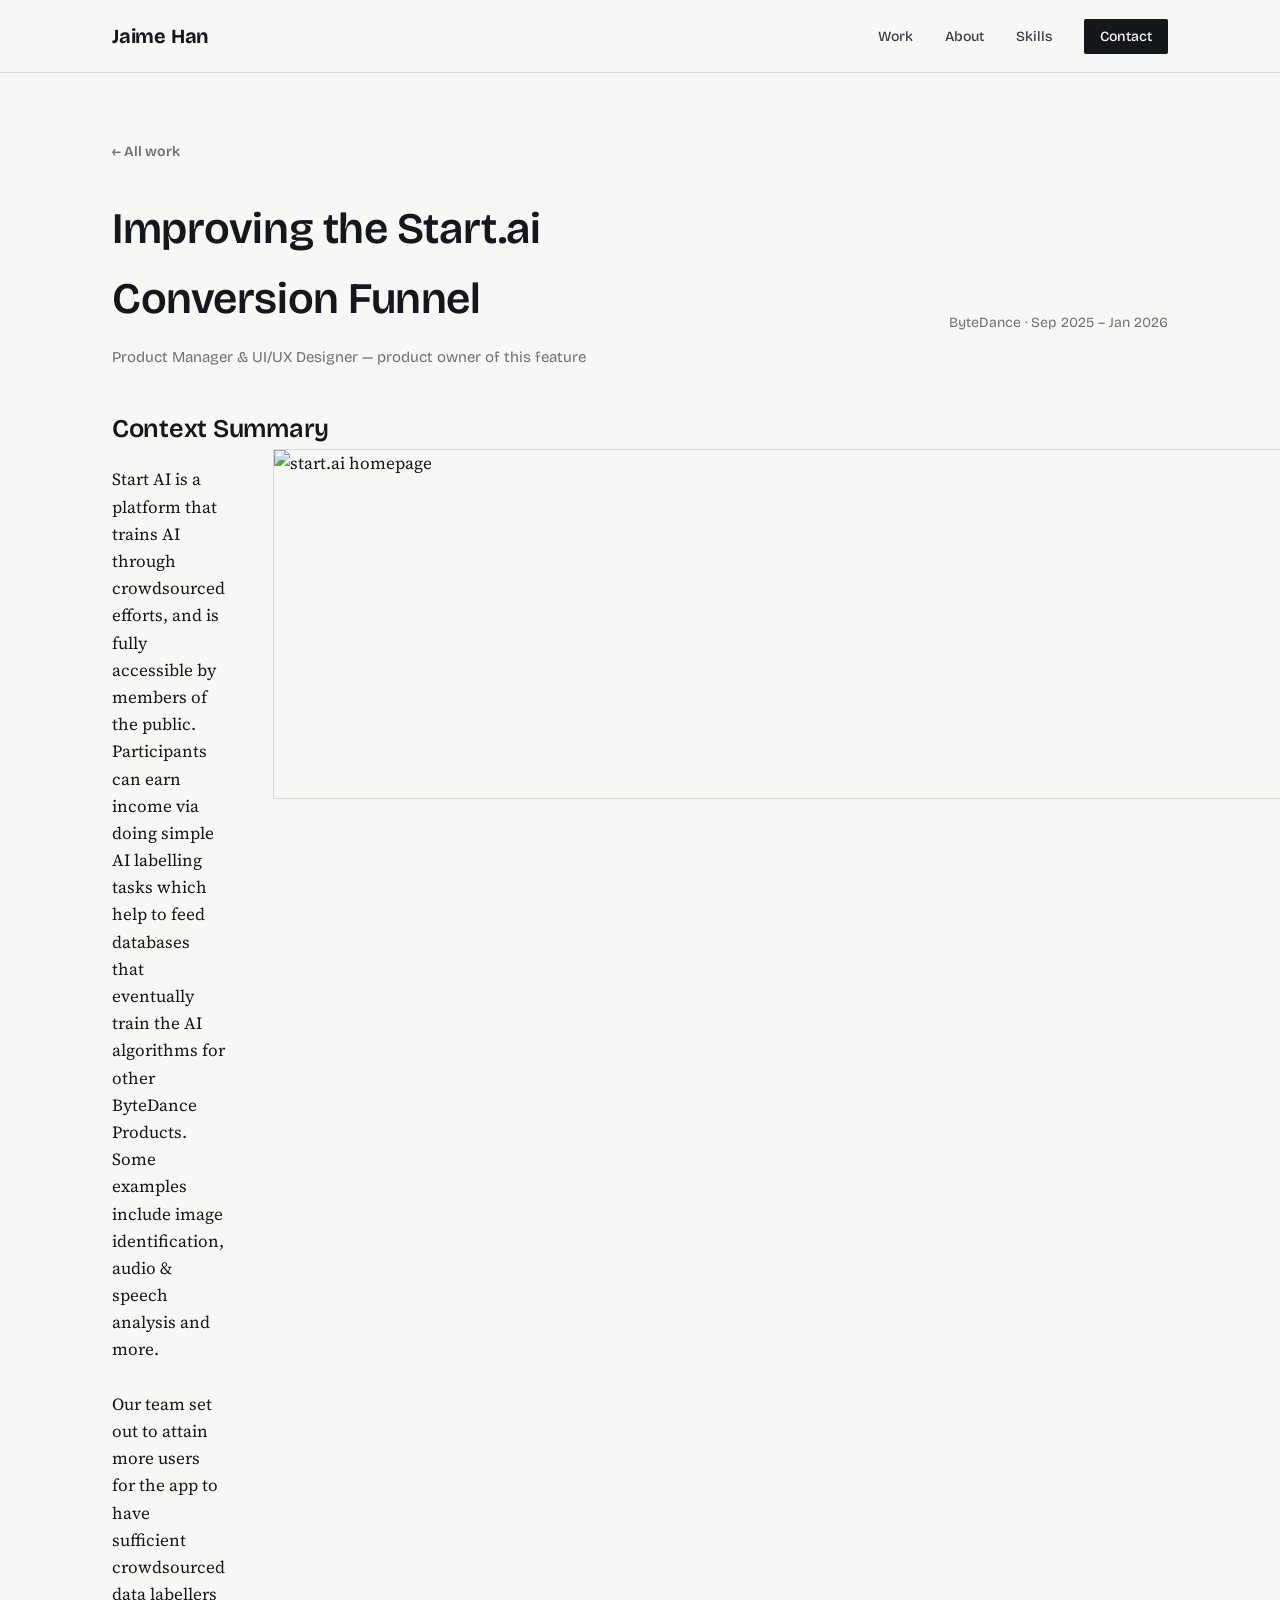
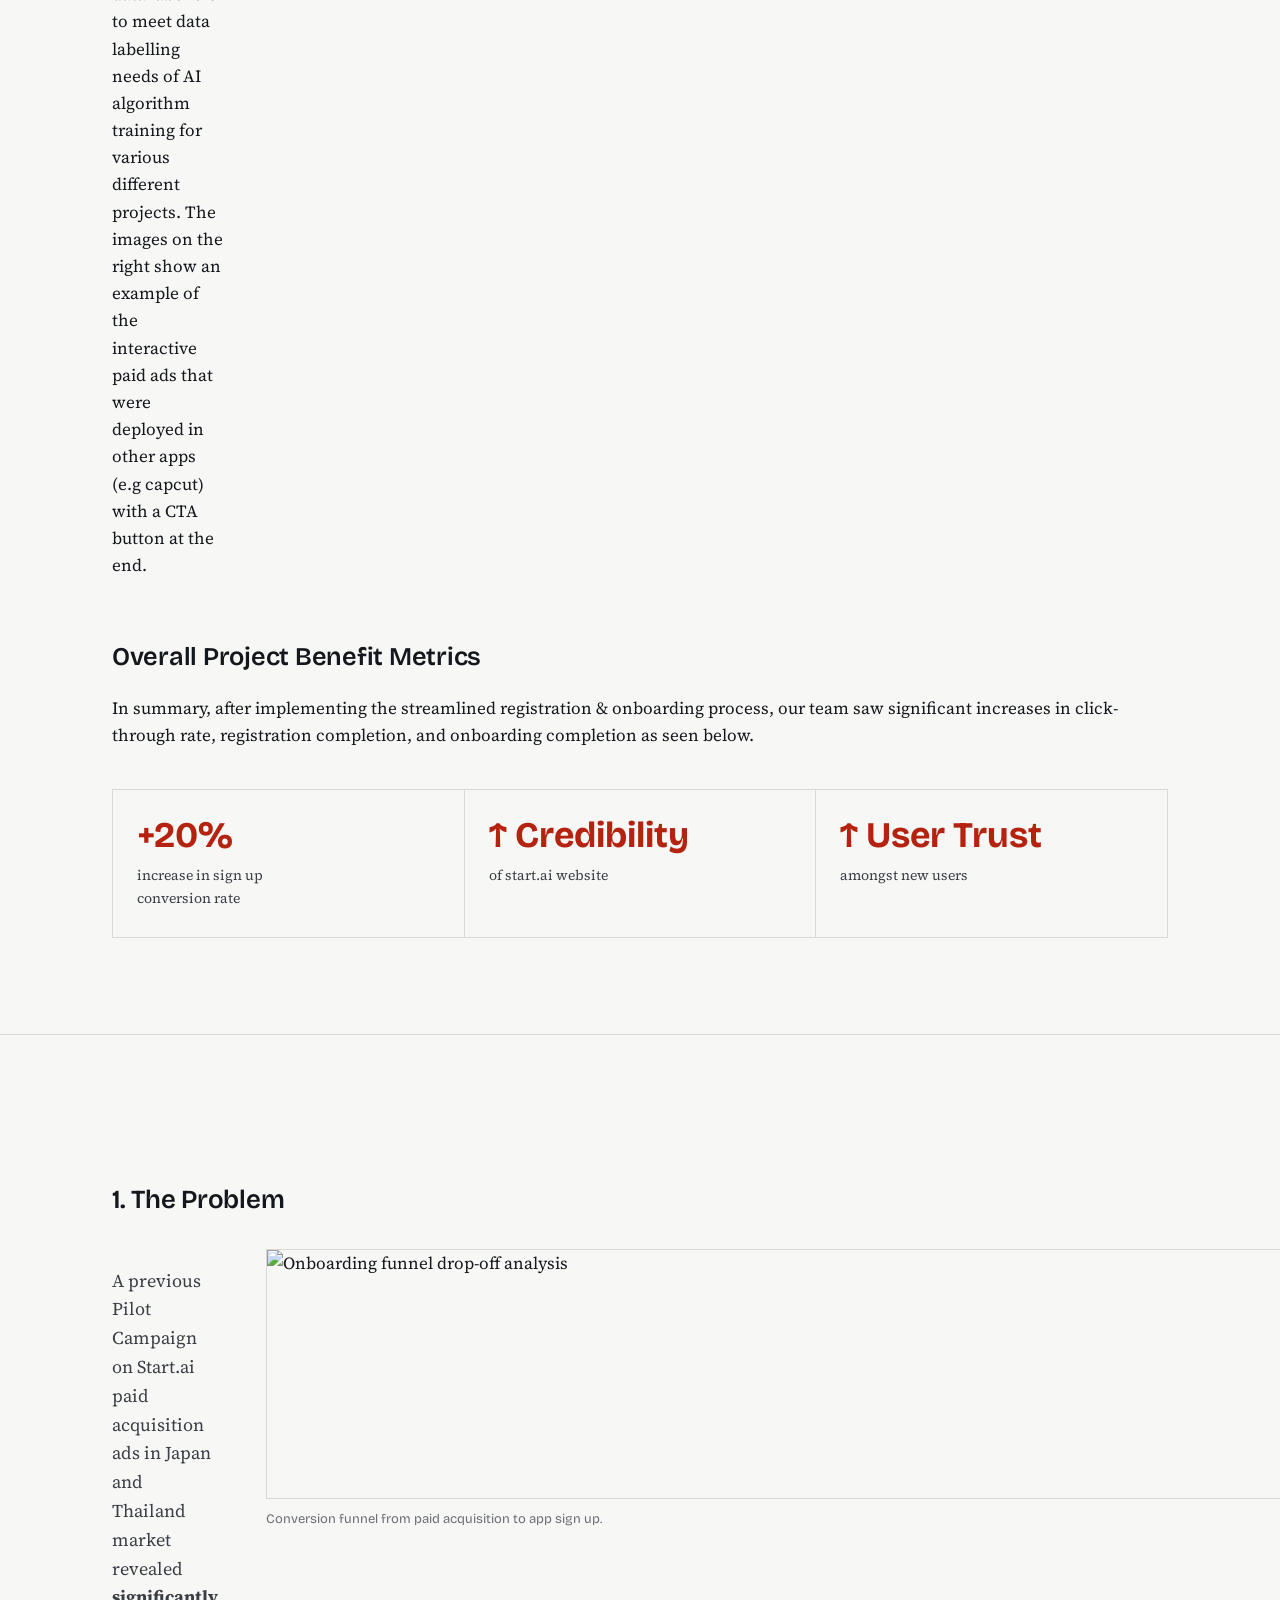
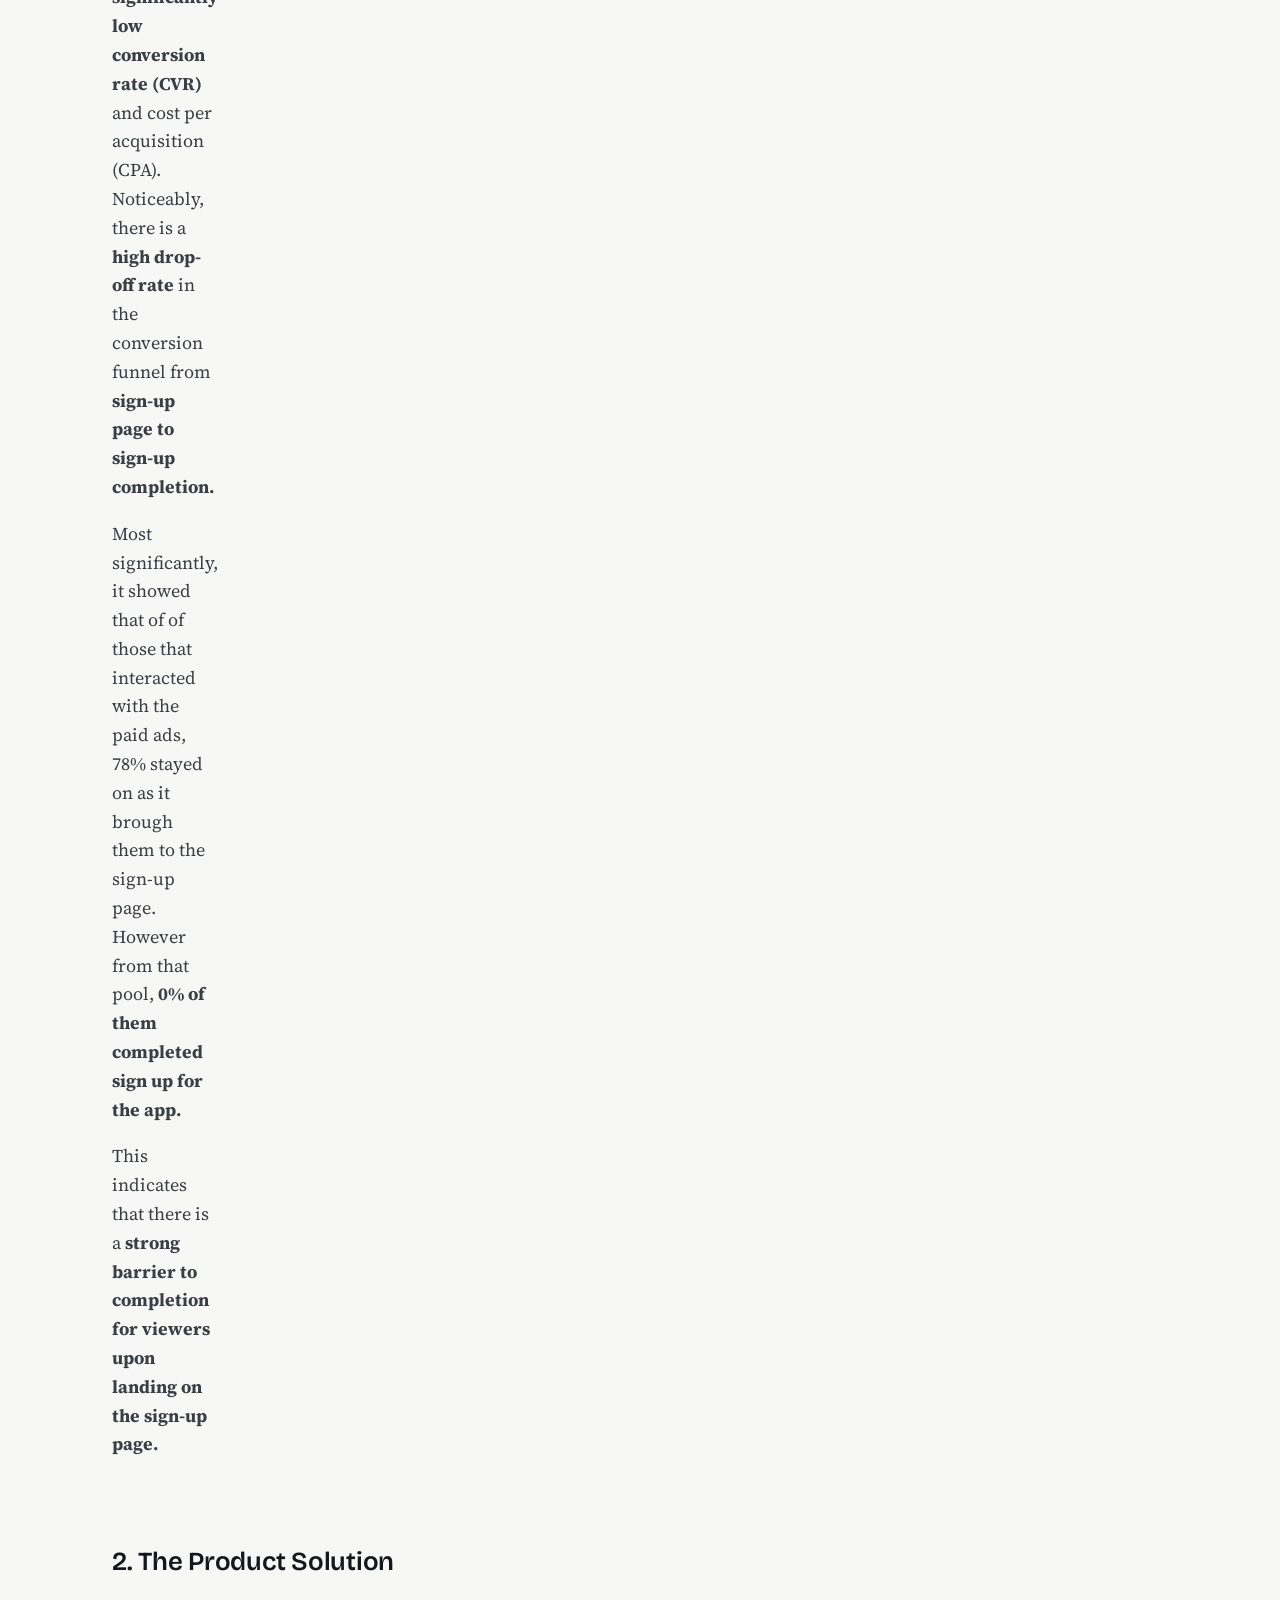
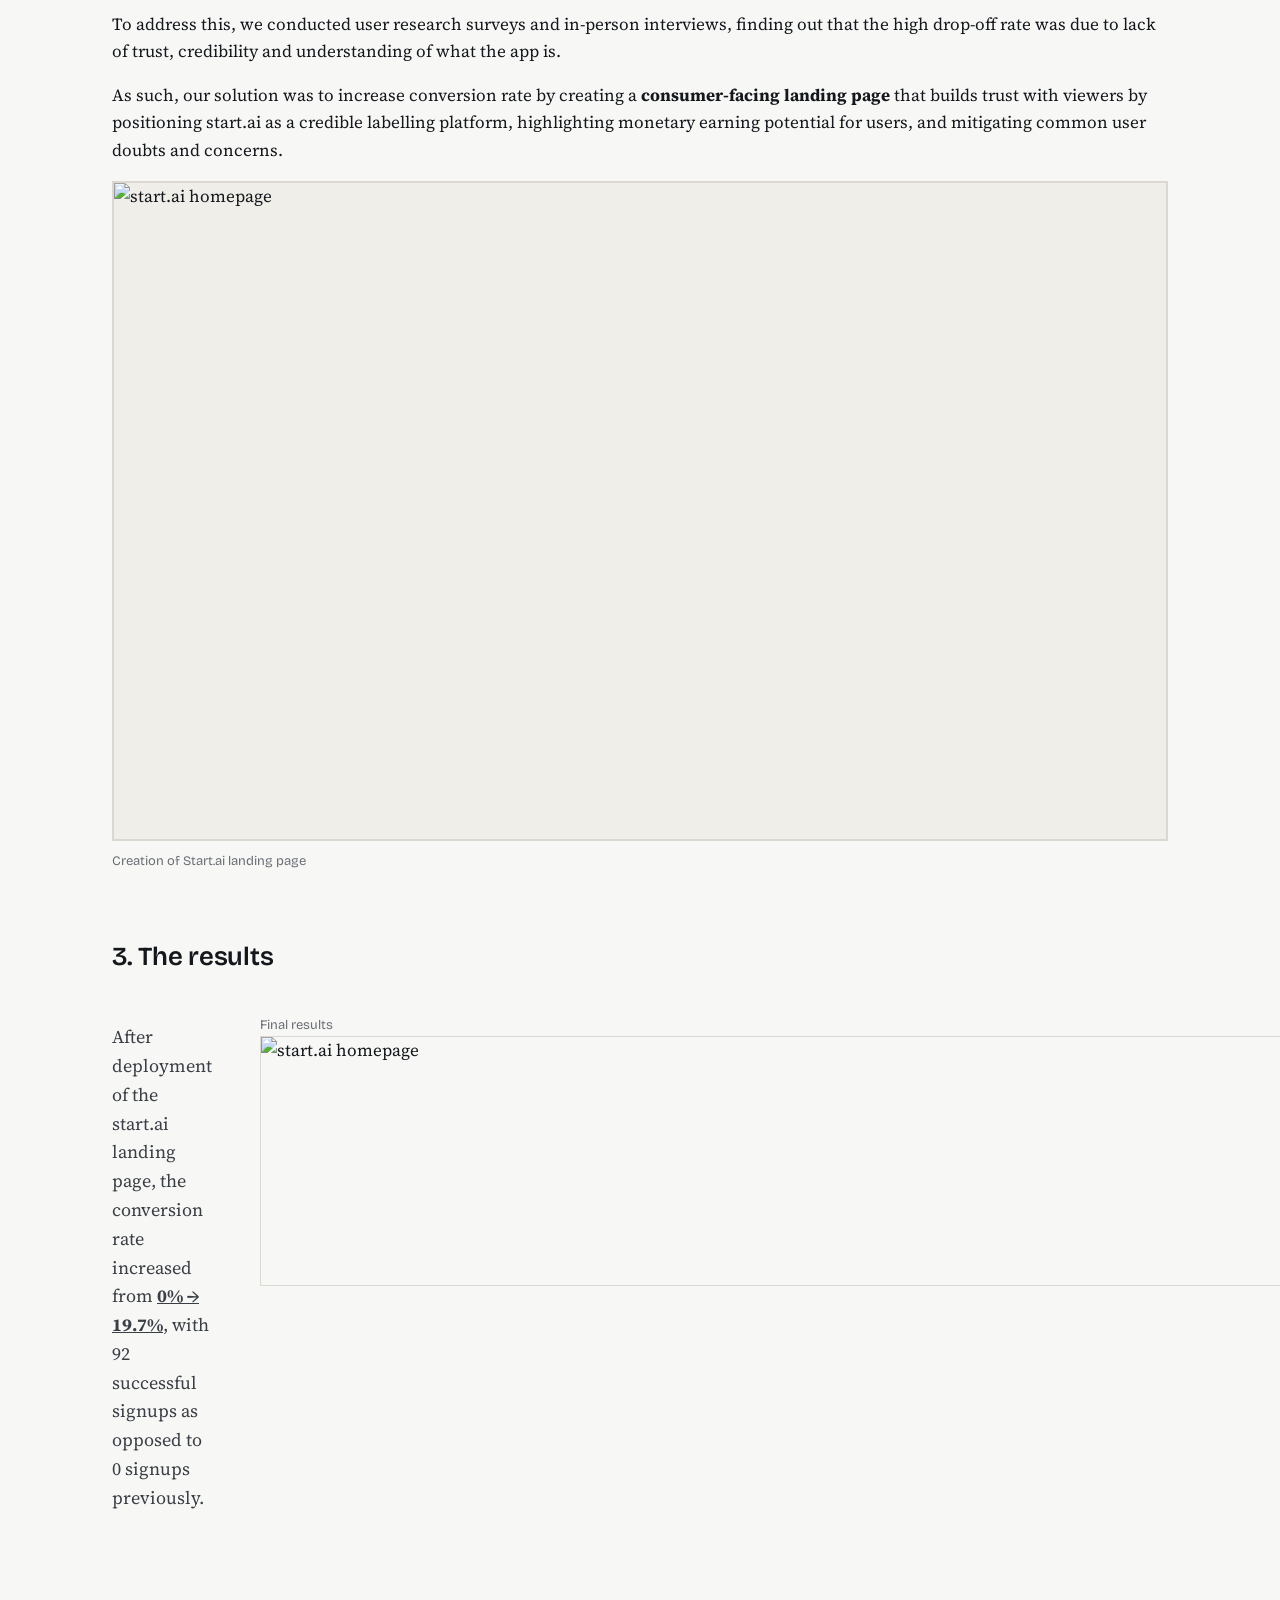
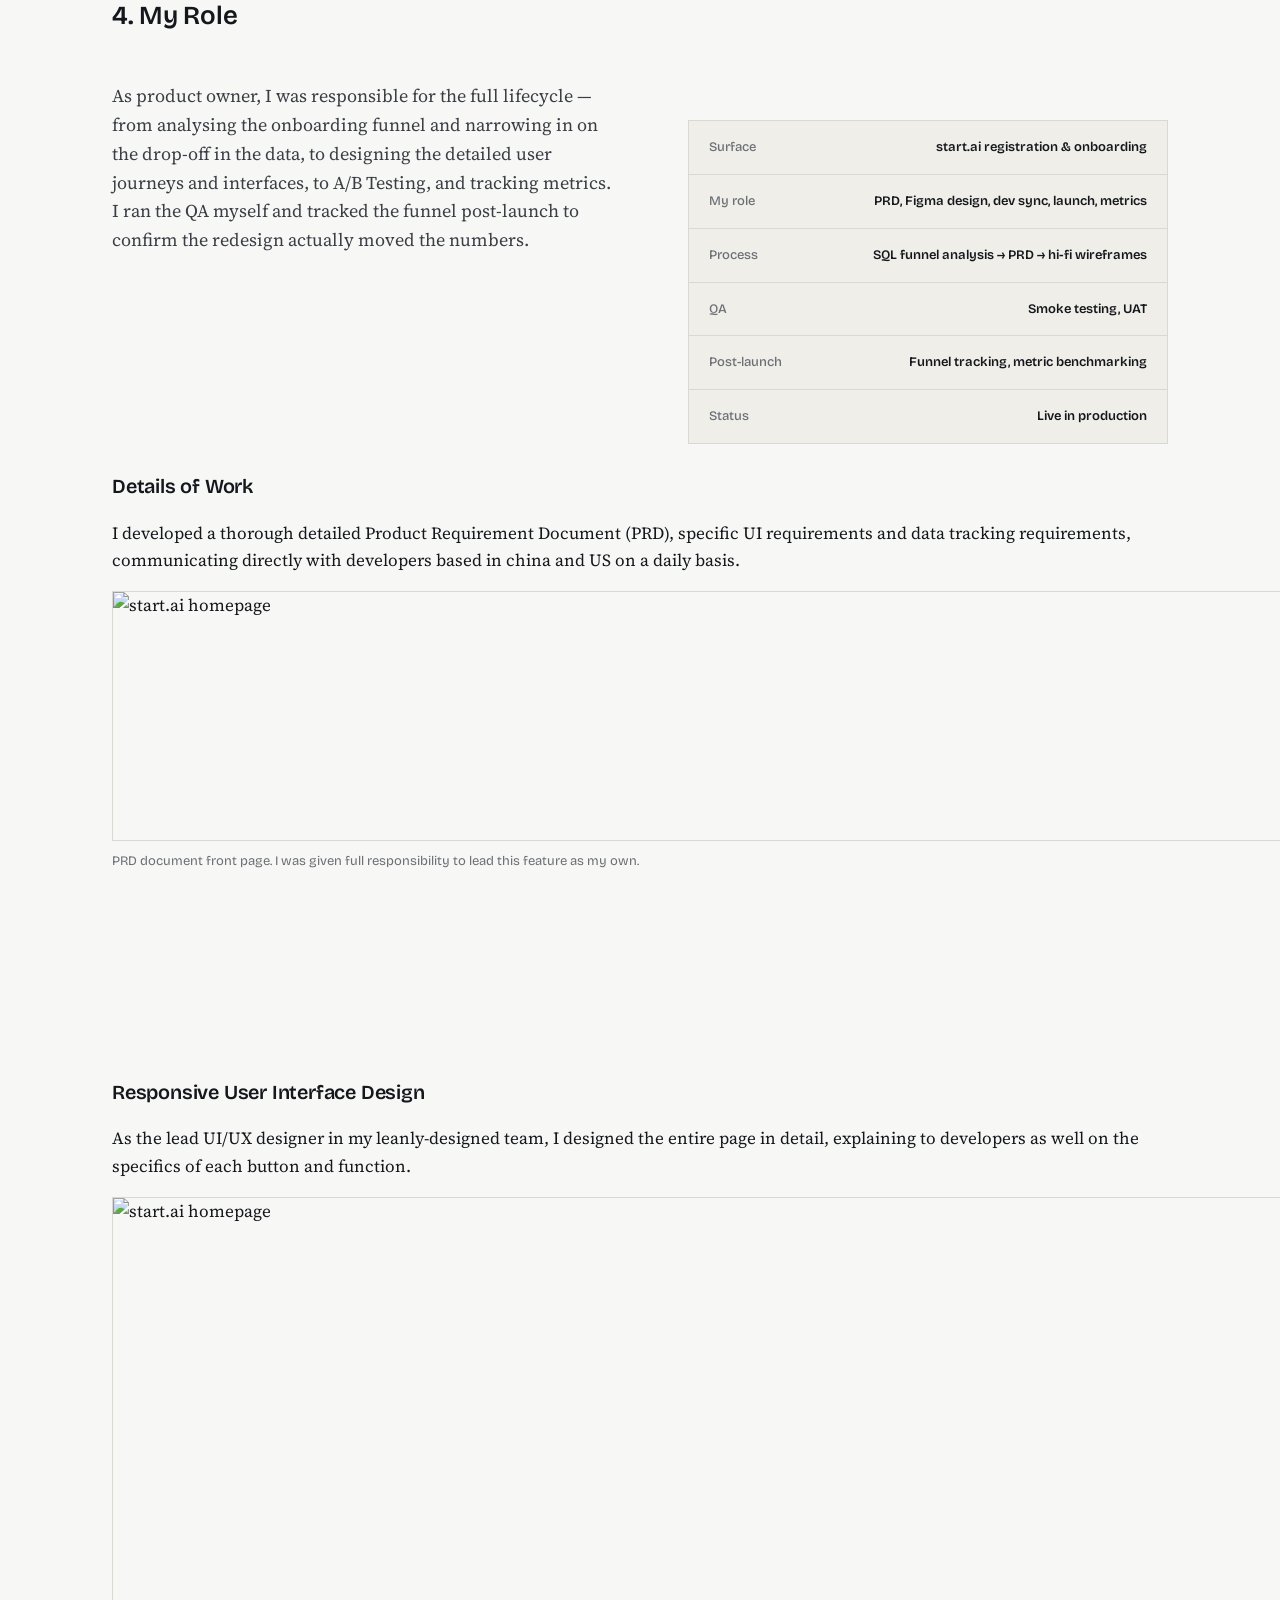
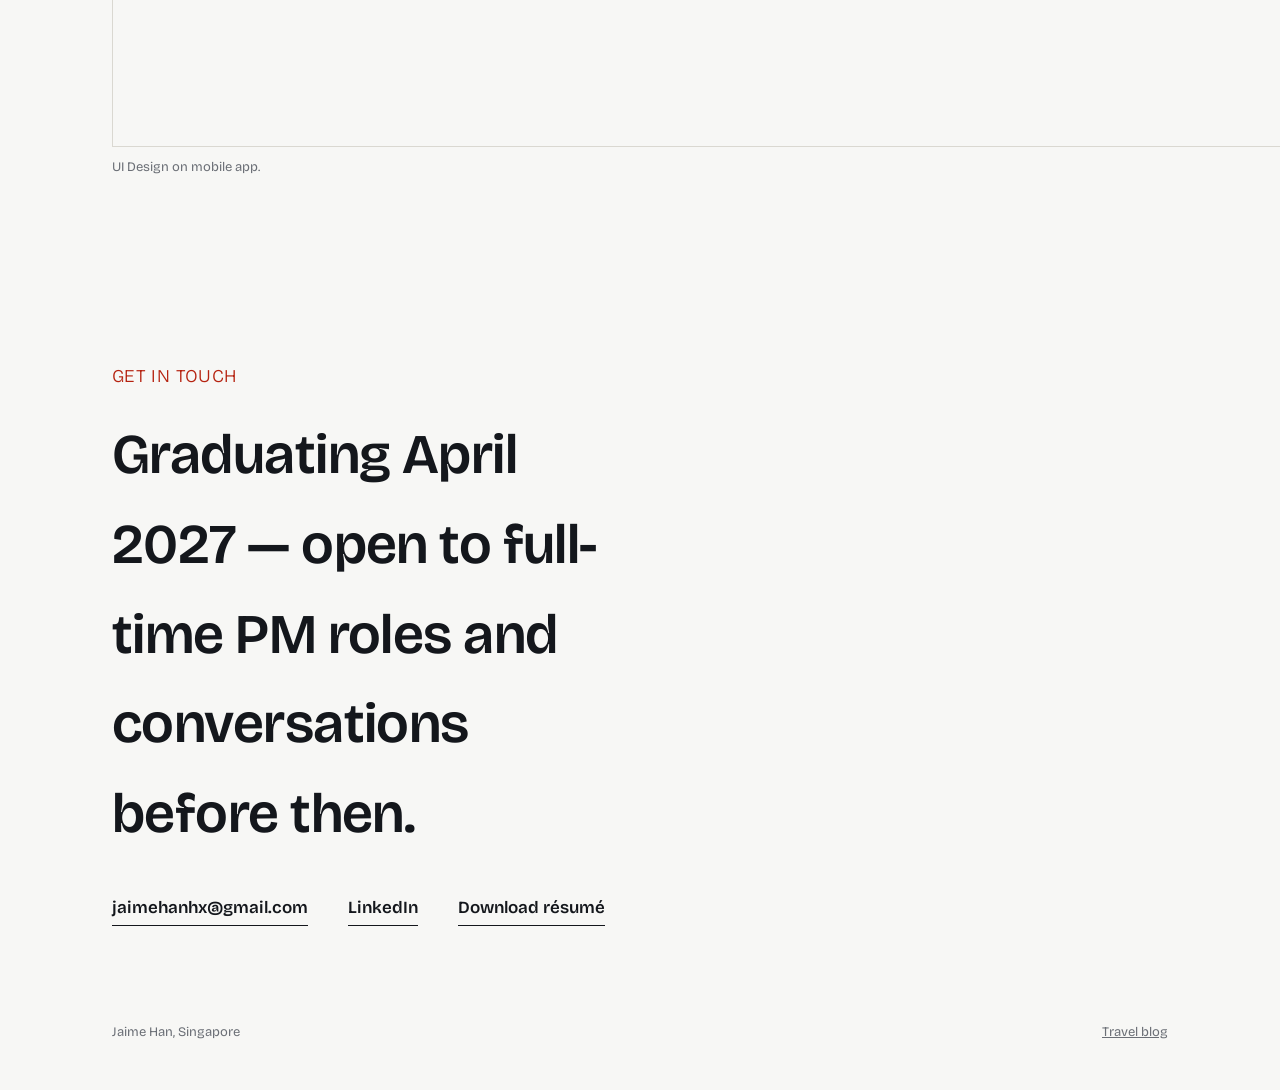
==== work-earn.html @ 804fe5cd "Add files via upload" ====
<!DOCTYPE html>
<html lang="en">
<head>
<meta charset="UTF-8">
<meta name="viewport" content="width=device-width, initial-scale=1.0">
<title>The /earn landing page, start.ai — Jaime Han</title>
<meta name="description" content="Case study: how Jaime Han rebuilt start.ai's onboarding flow, lifting completion 56%.">
<link rel="preconnect" href="https://fonts.googleapis.com">
<link rel="preconnect" href="https://fonts.gstatic.com" crossorigin>
<link href="https://fonts.googleapis.com/css2?family=Bricolage+Grotesque:opsz,wght@12..96,400;12..96,500;12..96,600;12..96,700;12..96,800&family=Source+Serif+4:ital,opsz,wght@0,8..60,400;0,8..60,500;0,8..60,600;1,8..60,400&display=swap" rel="stylesheet">
<link rel="stylesheet" href="styles.css">
</head>
<body>

<header>
  <nav class="nav">
    <a class="wordmark" href="index.html">Jaime Han</a>
    <ul class="navlinks">
      <li><a href="index.html#work">Work</a></li>
      <li><a href="index.html#about">About</a></li>
      <li><a href="index.html#capabilities">Skills</a></li>
      <li><a class="cta" href="index.html#contact">Contact</a></li>
    </ul>
  </nav>
</header>

<main>

  <section class="case-hero">
    <div class="wrap">
      <a class="back-link" href="index.html#work">&larr; All work</a>

      <div class="case-head">
        <h1>Improving the Start.ai Conversion Funnel</h1>
        <div class="when">ByteDance · Sep 2025 – Jan 2026</div>
      </div>
      <div class="case-role">Product Manager &amp; UI/UX Designer — product owner of this feature</div>

      <div class="case-cover">
        <h2>Context Summary</h2>
        <div class="case-row">
          <p class="lede">Start AI is a platform that trains AI through crowdsourced efforts, and is fully accessible by members of the public. Participants can earn income via doing simple AI labelling tasks which help to feed databases that eventually train the AI algorithms for other ByteDance Products. Some examples include image identification, audio & speech analysis and more.<br>
            <br> Our team set out to attain more users for the app to have sufficient crowdsourced data labellers to meet data labelling needs of AI algorithm training for various different projects. The images on the right show an example of the interactive paid ads that were deployed in other apps (e.g capcut) with a CTA button at the end.</p>
            <img src="images/ad-labelling.png" alt="start.ai homepage" width="1800" height="350">
          </div>
        </div>
        <h2><br>Overall Project Benefit Metrics</h2>
        <p>In summary, after implementing the streamlined registration & onboarding process, our team saw significant increases in click-through rate, registration completion, and onboarding completion as seen below.</p>
        <div class="stat-strip stat-strip-2">
          <div class="stat">
            <div class="n">+20%</div>
            <div class="l">increase in sign up conversion rate</div>
          </div>
          <div class="stat">
            <div class="n">↑ Credibility</div>
            <div class="l">of start.ai website</div>
          </div>
          <div class="stat">
            <div class="n">↑ User Trust</div>
            <div class="l">amongst new users</div>
          </div>
        </div>
      </div>
    </div>
  </section>

  <section>
    <div class="wrap case-content">

      <div class="case-section">
        <h2>1. The Problem</h2>
        <div class="case-row">
          <div class="case-text">
            <p class="lede">A previous Pilot Campaign on Start.ai paid acquisition ads in Japan and Thailand market revealed <b>significantly low conversion rate (CVR)</b> and cost per acquisition (CPA). Noticeably, there is a <b>high drop-off rate</b> in the conversion funnel from <b>sign-up page to sign-up completion.</b></p>
            <p class="lede">Most significantly, it showed that of of those that interacted with the paid ads, 78% stayed on as it brough them to the sign-up page. However from that pool, <b>0% of them completed sign up for the app.</b></p>
            <p class="lede">This indicates that there is a <b>strong barrier to completion for viewers upon landing on the sign-up page.</b></p>
          </div>
          <div class="case-photo">
            <img src="images/pilot-campaign-funnel.png" alt="Onboarding funnel drop-off analysis" width="1600" height="250">
            <div class="cap">Conversion funnel from paid acquisition to app sign up.</div>
          </div>
        </div>
      </div>

      <div class="case-section">
        <h2>2. The Product Solution</h2>
        <div>
          <div class>
            <p class>To address this, we conducted user research surveys and in-person interviews, finding out that the high drop-off rate was due to lack of trust, credibility and understanding of what the app is.</p>
            <p class>As such, our solution was to increase conversion rate by creating a <b>consumer-facing landing page</b> that builds trust with viewers by positioning start.ai as a credible labelling platform, highlighting monetary earning potential for users, and mitigating common user doubts and concerns.</p>
          </div>
          <div class="case-photo">
            <a class="work-card" href="https://startai.byteintl.com/earn">
              <div class="work-thumb">
                <img src="images/startai-home.jpg" alt="start.ai homepage" width="1800" height="650">
              </div>
            </a>
            <div class="cap">Creation of Start.ai landing page</div>
          </div>
        </div>
      </div>

      <div class="case-section">
        <h2>3. The results</h2>
        <div class="case-row">
          <div class="case-text">
            <p class="lede" font-size: 24px>
              After deployment of the start.ai landing page, the conversion rate increased from <b><u>0% → 19.7%</u></b>, with 92 successful signups as opposed to 0 signups previously.
            </p>
          </div>
          <div class="case-photo">
            <div class="cap">Final results</div>
            <img src="images/post-launch-funnel.png" alt="start.ai homepage" width="2000" height="250">
          </div>
        </div>
      </div>
      <div class="case-section">
        <h2>4. My Role</h2>
        <div class="case-row">
          <div class="case-text">
            <p class="lede">As product owner, I was responsible for the full lifecycle — from analysing the onboarding funnel and narrowing in on the drop-off in the data, to designing the detailed user journeys and interfaces, to A/B Testing, and tracking metrics. I ran the QA myself and tracked the funnel post-launch to confirm the redesign actually moved the numbers.</p>
          </div>
          <div class="spec-panel">
            <div class="spec-row"><span class="k">Surface</span><span class="v">start.ai registration &amp; onboarding</span></div>
            <div class="spec-row"><span class="k">My role</span><span class="v">PRD, Figma design, dev sync, launch, metrics</span></div>
            <div class="spec-row"><span class="k">Process</span><span class="v">SQL funnel analysis &rarr; PRD &rarr; hi-fi wireframes</span></div>
            <div class="spec-row"><span class="k">QA</span><span class="v">Smoke testing, UAT</span></div>
            <div class="spec-row"><span class="k">Post-launch</span><span class="v">Funnel tracking, metric benchmarking</span></div>
            <div class="spec-row"><span class="k">Status</span><span class="v">Live in production</span></div>
          </div>
        </div>
        <br>
        <H3>Details of Work</H3>
        <p>I developed a thorough detailed Product Requirement Document (PRD), specific UI requirements and data tracking requirements, communicating directly with developers based in china and US on a daily basis.</p>
        <div class="case-row">
          <div class="case-photo">
            <img src="images/earn-proof.png" alt="start.ai homepage" width="1800" height="250">
            <div class="cap">PRD document front page. I was given full responsibility to lead this feature as my own.</div>
          </div>
          <div class="case-photo">
              <img src="images/earn-data-tracking 2.png" alt="start.ai homepage" width="1800" height="400">
              <div class="cap">Setting up of specific tracking dimensions to communicate with developers.</div>
          </div>
        </div>
        <br><br>
        <H3>Responsive User Interface Design</H3>
        <p>As the lead UI/UX designer in my leanly-designed team, I designed the entire page in detail, explaining to developers as well on the specifics of each button and function.</p>
        <div class="case-row">
          <div class="case-photo">
            <img src="images/earn-figma-ui.png" alt="start.ai homepage" width="1800" height="550">
            <div class="cap">UI Design on mobile app.</div>
          </div>
          <div class="case-photo">
              <img src="images/earn-figma-2.png" alt="start.ai homepage" width="1800" height="250">
              <div class="cap">UI Design on PC Platform.</div>
          </div>
        </div>
    </div>
  </section>
</main>
<section id="contact">
  <div class="wrap contact-head">
    <div class="label">Get in touch</div>
    <h2>Graduating April 2027 — open to full-time PM roles and conversations before then.</h2>
    <div class="contact-links">
      <a href="mailto:jaimehanhx@gmail.com">jaimehanhx@gmail.com</a>
      <a href="https://www.linkedin.com/in/jaime-han-hui-xin/" target="_blank" rel="noopener">LinkedIn</a>
      <a href="resume.pdf" target="_blank" rel="noopener">Download résumé</a>
    </div>
  </div>
</section>

<footer>
  <div class="wrap footer-row">
    <span>Jaime Han, Singapore</span>
    <span><a href="https://mantou-travels-jhan.vercel.app/" target="_blank" rel="noopener">Travel blog</a></span>
  </div>
</footer>

</body>
</html>
---- styles.css ----
:root{
    --paper:#F7F7F5;
    --paper-dim:#EFEEE9;
    --ink:#14171C;
    --ink-soft:#3A3E45;
    --grey:#6B6F76;
    --line:#DAD8D1;
    --accent:#FF4D3D;
    --accent-ink:#B5220F;
    --display: 'Bricolage Grotesque', sans-serif;
    --body: 'Source Serif 4', serif;
    --maxw: 1120px;
  }

  *,*::before,*::after{ box-sizing:border-box; }
  html{ scroll-behavior:smooth; }
  @media (prefers-reduced-motion: reduce){
    html{ scroll-behavior:auto; }
    *,*::before,*::after{ animation-duration:0.001ms !important; animation-iteration-count:1 !important; transition-duration:0.001ms !important; }
  }

  body{
    margin:0;
    background:var(--paper);
    color:var(--ink);
    font-family:var(--body);
    font-size:17px;
    line-height:1.6;
    -webkit-font-smoothing:antialiased;
  }

  h1,h2,h3,h4,.display{
    font-family:var(--display);
    font-weight:600;
    letter-spacing:-0.01em;
    margin:0;
  }

  a{ color:inherit; }

  .wrap{
    max-width:var(--maxw);
    margin:0 auto;
    padding:0 32px;
  }

  section{
    padding:96px 0;
    border-bottom:1px solid var(--line);
  }
  section:last-of-type{ border-bottom:none; }

  .label{
    font-family:var(--display);
    font-size:18px;
    font-weight:300;
    color:var(--accent-ink);
    letter-spacing:0.02em;
    margin-bottom:20px;
    text-transform: uppercase;
  }

  .rule{
    border:none;
    border-top:1px solid var(--line);
    margin:0;
  }

  ::selection{ background:var(--accent); color:var(--paper); }

  a:focus-visible, button:focus-visible{
    outline:2px solid var(--accent);
    outline-offset:3px;
  }

  @media (max-width:720px){
    .wrap{ padding:0 20px; }
    section{ padding:64px 0; }
  }

  /* ---------- NAV ---------- */
  header{
    position:sticky; top:0; z-index:50;
    background:rgba(247,247,245,0.88);
    backdrop-filter:blur(8px);
    border-bottom:1px solid var(--line);
  }
  .nav{
    display:flex; align-items:center; justify-content:space-between;
    padding:20px 32px;
    max-width:var(--maxw); margin:0 auto;
  }
  .wordmark{
    font-family:var(--display); font-weight:700; font-size:20px;
    text-decoration:none; letter-spacing:-0.01em;
  }
  .navlinks{ display:flex; align-items:center; gap:32px; list-style:none; margin:0; padding:0; }
  .navlinks a{
    font-family:var(--display); font-size:14px; font-weight:500;
    text-decoration:none; color:var(--ink-soft);
    padding-bottom:2px; border-bottom:1px solid transparent;
    transition:border-color 0.15s ease, color 0.15s ease;
  }
  .navlinks a:hover{ color:var(--ink); border-color:var(--ink); }
  .navlinks .cta{
    color:var(--paper); background:var(--ink); border:none;
    padding:9px 16px; border-radius:2px;
  }
  .navlinks .cta:hover{ background:var(--accent-ink); color:var(--paper); }
  @media (max-width:720px){
    .navlinks{ gap:16px; }
    .navlinks span.hide-mobile{ display:none; }
  }
  @media (max-width:560px){
    .navlinks a:not(.cta){ display:none; }
  }

  /* ---------- HERO ---------- */
  .hero{ padding-top:64px; padding-bottom:0; border-bottom:1px solid var(--line); overflow:hidden; }

  .hero-top{ display:grid; grid-template-columns:1.1fr 1fr; gap:40px; align-items:start; }
  .hero-name{
    font-size:clamp(56px, 9vw, 116px);
    line-height:0.9;
    letter-spacing:-0.02em;
    color:var(--ink);
  }
  .hero-intro{ padding-top:14px; }
  .hero-intro p{
    font-family:var(--body); font-size:19px; color:var(--ink-soft);
    max-width:38ch; margin:0;
  }
  .collab-link{
    position:relative;
    display:inline-flex; align-items:center; gap:8px; margin-top:22px;
    font-family:var(--display); font-weight:600; font-size:15px;
    text-decoration:none; color:var(--ink);
    padding-bottom:3px;
  }
  .collab-link::after{
    content:""; position:absolute; left:0; bottom:0; width:100%; height:1px;
    background:var(--accent);
    transform:scaleX(0); transform-origin:left;
    transition:transform 0.3s ease;
  }
  .collab-link:hover{ color:var(--accent-ink); }
  .collab-link:hover::after{ transform:scaleX(1); }

  .hero-visual{
    position:relative;
    height:600px;
    margin-top:8px;
    display:flex; align-items:flex-end; justify-content:center;
  }
  .hero-blob{
    position:absolute;
    width:380px; height:380px;
    background:var(--ink);
    border-radius:38% 62% 63% 37% / 46% 38% 62% 54%;
    bottom:24px; left:50%;
    margin-left:-190px;
    rotate:6deg;
    z-index:1;
  }
  .hero-cutout{
    position:relative; z-index:2;
    height:580px; width:auto;
    display:block;
    filter:drop-shadow(0 18px 30px rgba(20,23,28,0.16));
  }
.stat-float{
    position:absolute; z-index:3; width:190px;
    font-family:var(--display); text-decoration:none;
  }
  .stat-float .n{ font-size:36px; font-weight:700; color:var(--accent-ink); line-height:1; }
  .stat-float .l{
    margin-top:8px; font-size:13px; color:var(--ink-soft); font-family:var(--body);
    line-height:1.35;
  }
  a.stat-float{ cursor:pointer; }
  a.stat-float .l{ transition:color 0.15s ease; }
  a.stat-float:hover .n{ color:var(--accent); }
  a.stat-float:hover .l{ color:var(--ink); text-decoration:underline; text-decoration-color:var(--accent); }
 
  .stat-a{ left:0; top:86px; text-align:left; }
  .stat-b{ right:0; top:250px; text-align:right; margin-left:auto; }
  .stat-c{ left:0; bottom:36px; text-align:left; }
 
  .doodle{ position:absolute; z-index:3; }
  .doodle-a{ left:196px; top:150px; width:130px; height:70px; }
  .doodle-b{ right:186px; top:236px; width:130px; height:90px; }
  .doodle-c{ left:196px; bottom:56px; width:130px; height:64px; }
 
  @media (max-width:860px){
    .hero-top{ grid-template-columns:1fr; }
    .hero-intro{ padding-top:24px; }
    .hero-visual{ height:520px; }
    .hero-blob{ width:300px; height:300px; }
    .hero-cutout{ height:460px; }
    .stat-float{ width:140px; }
    .stat-float .n{ font-size:26px; }
    .stat-float .l{ font-size:11.5px; }
    .stat-a{ top:60px; }
    .stat-b{ top:210px; }
    .stat-c{ bottom:24px; }
    .doodle{ display:none; }
  }
  @media (max-width:560px){
    .hero-visual{
      height:auto; padding-bottom:32px;
      display:grid; grid-template-columns:1fr 1fr; row-gap:18px;
    }
    .hero-figure{
      position:relative; height:440px;
      grid-column:1 / -1;
      display:flex; align-items:flex-end; justify-content:center;
    }
    .hero-blob{ bottom:20px; margin-left:-150px; }
    .hero-cutout{ height:400px; }
    .stat-float{ position:relative; left:auto; right:auto; top:auto; bottom:auto; text-align:center; width:auto; margin:0 auto; }
    .stat-a{ grid-column:1 / -1; grid-row:2; }
    .stat-b{ grid-column:1; grid-row:3; }
    .stat-c{ grid-column:2; grid-row:3; }
  }

  /* ---------- ABOUT ---------- */
  .about-grid{ display:grid; grid-template-columns:1fr 1fr; gap:64px; }
  .about-grid p{ font-size:19px; color:var(--ink-soft); max-width:52ch; }
  .about-grid p + p{ margin-top:18px; }
  .about-grid a{
    text-decoration: none;
    color: var(--accent-ink);
  }
  .about-grid a:hover{
    color:var(--accent-ink);
    text-decoration: underline;
  }
  
  .edu-item{ padding:18px 0; border-top:1px solid var(--line); }
  .edu-item:last-child{ border-bottom:1px solid var(--line); }
  .edu-item .row{ display:flex; justify-content:space-between; gap:16px; font-family:var(--display); font-weight:800; font-size:16px; }
  .edu-item .when{ color:var(--grey); font-weight:500; white-space:nowrap; }
  .edu-item .detail{ margin-top:6px; color:var(--ink-soft); font-size:15px; }
  @media (max-width:860px){ .about-grid{ grid-template-columns:1fr; } }

  /* ---------- CAPABILITIES ---------- */

  .cap-columns{
    display:grid; grid-template-columns:repeat(4, 1fr); gap:15px;
  }
  .cap-title{
    font-family:var(--display); font-size:20px; font-weight:700;
    color:var(--ink); margin-bottom:24px;
    
  }
  .cap-col{ list-style:none; margin:0; padding:0; }
  .cap-col li{
    position:relative;
    padding-left:22px;
    font-family:var(--display); font-size:24px; font-weight:500;
    color:var(--ink);
    line-height:1;
  }
  .cap-col li + li{ margin-top:12px; }
  .cap-col li::before{
    content:""; position:absolute; left:0; top:8px;
    width:6px; height:6px; border-radius:50%;
    background:var(--ink);
  }
  @media (max-width:720px){
    .cap-columns{ grid-template-columns:1fr 1fr; gap:24px 20px; }
    .cap-col li{ font-size:19px; }
    .cap-col li + li{ margin-top:20px; }
  }
  @media (max-width:480px){
    .cap-columns{ grid-template-columns:1fr; }
  }

  /* ---------- WORK THUMBNAIL GRID (homepage) ---------- */
  .work-grid{ display:grid; grid-template-columns:1fr 1fr; gap:40px; }
  .work-card{ text-decoration:none; color:var(--ink); display:block; }
  .work-thumb{
    overflow:hidden; border:1px solid var(--line);
    aspect-ratio:16/10; background:var(--paper-dim);
  }
  .work-thumb img{
    width:100%; height:100%; object-fit:cover; object-position:top;
    display:block; transition:transform 0.4s ease;
  }
  .work-card:hover .work-thumb img{ transform:scale(1.04); }
  .work-meta{ margin-top:20px; font-family:var(--display); font-size:13px; color:var(--grey); }
  .work-card h3{ margin-top:10px; font-size:23px; }
  .work-card p{ margin-top:10px; color:var(--ink-soft); font-size:15px; max-width:44ch; }
  .work-link{
    display:inline-block; margin-top:16px; font-family:var(--display); font-weight:600; font-size:14px;
    border-bottom:1px solid var(--ink); padding-bottom:2px;
  }
  .work-card:hover .work-link{ color:var(--accent-ink); border-color:var(--accent); }
  @media (max-width:720px){ .work-grid{ grid-template-columns:1fr; gap:48px; } }

  /* ---------- CASE STUDY CONTENT (shared: homepage cards + case pages) ---------- */
  .case-head{ display:flex; justify-content:space-between; align-items:flex-end; gap:24px; flex-wrap:wrap; margin-bottom:8px; }
  .case-head h1, .case-head h2{ font-size:clamp(28px,3.4vw,44px); max-width:20ch; }
  .case-head .when{ font-family:var(--display); color:var(--grey); font-size:14px; white-space:nowrap; }
  .case-role{ color:var(--grey); font-size:15px; margin-top:10px; font-family:var(--display); }

  .case-content{ padding-top:48px; }
  .case-section + .case-section{ margin-top:64px; }
  .case-section h2{ font-size:26px; margin-bottom:28px; }

  .case-row{ display:grid; grid-template-columns:1.1fr 1fr; gap:48px; align-items:start; }
  .case-row + .case-row{ margin-top:56px; }
  .case-text h3{ font-size:17px; margin-bottom:12px; }
  .case-text h3 + .lede{ margin-top:0; }
  .case-text .lede{ font-size:18px; color:var(--ink-soft); max-width:56ch; }
  .case-text .lede + .lede{ margin-top:16px; }
  .case-text h3 + .lede, .case-text .lede + h3{ margin-top:20px; }
  .case-photo img{ width:100%; display:block; border:1px solid var(--line); }
  
  .case-photo .cap{ margin-top:10px; font-family:var(--display); font-size:13px; color:var(--grey); }
  .case-photo.compare-row{ display:grid; grid-template-columns:1fr 1fr; gap:14px; }
  .case-photo.compare-row figure{ margin:0; }
  .case-photo.compare-row figcaption{
    margin-top:8px; font-family:var(--display); font-size:11px; font-weight:600;
    display:flex; align-items:center; justify-content:space-between;
  }
  .case-photo.compare-row figcaption .metric{ color:var(--accent-ink); }

  .spec-panel{ border:1px solid var(--line); background:var(--paper-dim); margin-top:56px; }
  .spec-row{ display:flex; justify-content:space-between; padding:16px 20px; border-bottom:1px solid var(--line); gap:16px; }
  .spec-row:last-child{ border-bottom:none; }
  .spec-row .k{ font-family:var(--display); font-size:13px; color:var(--grey); font-weight:500; }
  .spec-row .v{ font-family:var(--display); font-size:13px; color:var(--ink); font-weight:600; text-align:right; }

  .stat-strip{ display:grid; grid-template-columns:repeat(3,1fr); gap:1px; background:var(--line); margin-top:40px; border:1px solid var(--line); }
  .stat-strip.stat-strip-2{ grid-template-columns:repeat(3,1fr); }
  .stat{ background:var(--paper); padding:28px 24px; }
  .stat .n{ font-family:var(--display); font-size:36px; font-weight:700; color:var(--accent-ink); line-height:1; }
  .stat .l{ margin-top:10px; font-size:14px; color:var(--ink-soft); max-width:24ch; }

  @media (max-width:860px){
    .case-row{ grid-template-columns:1fr; }
    .case-photo{ order:-1; }
    .stat-strip, .stat-strip.stat-strip-2{ grid-template-columns:1fr; }
  }
  @media (max-width:640px){ .case-photo.compare-row{ grid-template-columns:1fr; } }

  /* ---------- CASE STUDY PAGE (standalone pages) ---------- */
  .case-hero{ padding-top:64px; }
  .case-hero .back-link{
    display:inline-flex; align-items:center; gap:8px; font-family:var(--display);
    font-size:14px; font-weight:600; color:var(--grey); text-decoration:none; margin-bottom:32px;
  }
  .case-hero .back-link:hover{ color:var(--ink); }
  .case-hero .case-cover{ margin-top:40px; }
  .case-hero .case-cover img{ width:100%; display:block; border:1px solid var(--line); }

  /* ---------- WORK EXPERIENCE (sticky heading timeline) ---------- */
  .exp-grid{ display:grid; grid-template-columns:0.8fr 1.4fr; gap:64px; align-items:start; }
  .exp-sticky{ position:sticky; top:96px; }
  .exp-sticky h2{ font-size:clamp(32px,4vw,48px); line-height:1.05; }

  .exp-timeline{ position:relative; }
  .exp-item{ position:relative; padding-left:44px; padding-bottom:72px; }
  .exp-item:last-child{ padding-bottom:0; }
  .exp-item::before{
    content:""; position:absolute; left:9px; top:28px; bottom:-4px; width:1px;
    background:var(--line);
  }
  .exp-item:last-child::before{ display:none; }
  .exp-dot{
    color: var(--accent-ink);
    position:absolute; left:0; top:6px;
    width:20px; height:20px; border-radius:50%;
    border:1.5px solid var(--accent-ink); background:var(--paper);
  }
  .exp-dot::after{
    content:""; position:absolute; inset:4px; border-radius:50%; background:var(--accent-ink);
  }
  .exp-content h3{ font-size:28px; }
  .exp-meta{
    margin-top:8px; font-family:var(--display); font-size:14px; color:var(--grey);
  }
  .exp-content ul{ margin:22px 0 0; padding-left:20px; color:var(--ink-soft); max-width:64ch; }
  .exp-content li + li{ margin-top:14px; }
  .read-more{
    display:inline-block; margin-top:20px; font-family:var(--display); font-weight:600; font-size:14px;
    color:var(--accent-ink); text-decoration:underline; text-decoration-color:var(--accent);
  }
  .read-more:hover{ color:var(--accent); }

  @media (max-width:860px){
    .exp-grid{ grid-template-columns:1fr; gap:24px; }
    .exp-sticky{ position:static; }
  }

  /* ---------- OTHER PROJECTS (grid) ---------- */
  .projects-grid{ display:grid; grid-template-columns:repeat(3,1fr); gap:32px; margin-top:8px; }
  .project-card .thumb{ width:100%; height:180px; object-fit:cover; object-position:top; background:var(--paper-dim); margin-bottom:18px; border:1px solid var(--line); }
  .project-card .tag{
    display:inline-block; font-family:var(--display); font-size:11px; font-weight:600;
    color:var(--accent-ink); background:rgba(255,77,61,0.1); padding:4px 10px; margin-bottom:12px;
  }
  .project-card h3{ 
    font-size:19px; 
    
  }

  .project-card a{
  text-decoration: none;
  }

  .project-card img{
    transition: transform 0.3s ease;
  }

  .project-card img:hover{
    transform: scale(1.08);
    transition: transform 0.3s ease;
  }

  .project-card a:hover{
    text-decoration: underline;
    color: var(--accent-ink);
  }

  .project-card p{ color:var(--ink-soft); margin-top:10px; font-size:15px; }
  .project-card .go{
    display:inline-block; margin-top:14px; font-family:var(--display); font-weight:600; font-size:13px;
    text-decoration:none; border-bottom:1px solid var(--ink); padding-bottom:2px;
  }
  .project-card .go:hover{ color:var(--accent-ink); border-color:var(--accent); }
  @media (max-width:860px){ .projects-grid{ grid-template-columns:1fr 1fr; gap:24px; } }
  @media (max-width:600px){ .projects-grid{ grid-template-columns:1fr; } }

  .beyond-grid{ display:grid; grid-template-columns:repeat(4,1fr); gap:32px; margin-top:8px; }
  .beyond-item h4{ font-family:var(--display); font-size:17px; font-weight:600; }
  .beyond-item p{ margin-top:10px; color:var(--ink-soft); font-size:15px; }
  .beyond-item .thumb{
    width:100%; height:170px; object-fit:cover; margin-bottom:16px;
    background:var(--paper-dim);
  }
  .beyond-item.has-thumb h4{ margin-top:0; }
  @media (max-width:860px){ .beyond-grid{ grid-template-columns:1fr 1fr; gap:28px; } }
  @media (max-width:560px){ .beyond-grid{ grid-template-columns:1fr; } }

  /* ---------- SKILLS ---------- */
  .skills-row{ display:flex; gap:64px; flex-wrap:wrap; }
  .skills-col .k{ font-family:var(--display); font-size:13px; color:var(--grey); margin-bottom:14px; }
  .skills-col .tags{ display:flex; flex-wrap:wrap; gap:10px; max-width:44ch; }
  .skills-col .tag{
    font-family:var(--display); font-size:14px; font-weight:500;
    border:1px solid var(--line); padding:7px 14px; color:var(--ink-soft);
  }

  /* ---------- CONTACT / FOOTER ---------- */
  #contact{ padding-top:88px; padding-bottom:64px; }
  .contact-head h2{ font-size:clamp(32px,5vw,56px); max-width:14ch; }
  .contact-links{ margin-top:36px; display:flex; gap:40px; flex-wrap:wrap; }
  .contact-links a{
    font-family:var(--display); font-weight:600; font-size:17px;
    text-decoration:none; border-bottom:1px solid var(--ink); padding-bottom:3px;
  }
  .contact-links a:hover{ color:var(--accent-ink); border-color:var(--accent); }
  footer{ padding:32px 0 48px; }
  .footer-row{
    display:flex; justify-content:space-between; align-items:center; gap:16px; flex-wrap:wrap;
    font-family:var(--display); font-size:13px; color:var(--grey);
  }
  .footer-row a{ color:var(--grey); text-decoration:underline; }

  /* ---------- ONE PAGE-LOAD MOMENT ---------- */
  @keyframes rise{
    from{ opacity:0; transform:translateY(14px); }
    to{ opacity:1; transform:translateY(0); }
  }
  .hero-name{ animation:rise 0.6s ease both; }
  .hero-intro p{ animation:rise 0.6s ease 0.1s both; }
  .collab-link{ animation:rise 0.6s ease 0.18s both; }
  .hero-blob{ animation:rise 0.6s ease 0.12s both; }
  .hero-cutout{ animation:rise 0.6s ease 0.2s both; }
  .stat-a{ animation:rise 0.6s ease 0.3s both; }
  .stat-b{ animation:rise 0.6s ease 0.38s both; }
  .stat-c{ animation:rise 0.6s ease 0.46s both; }
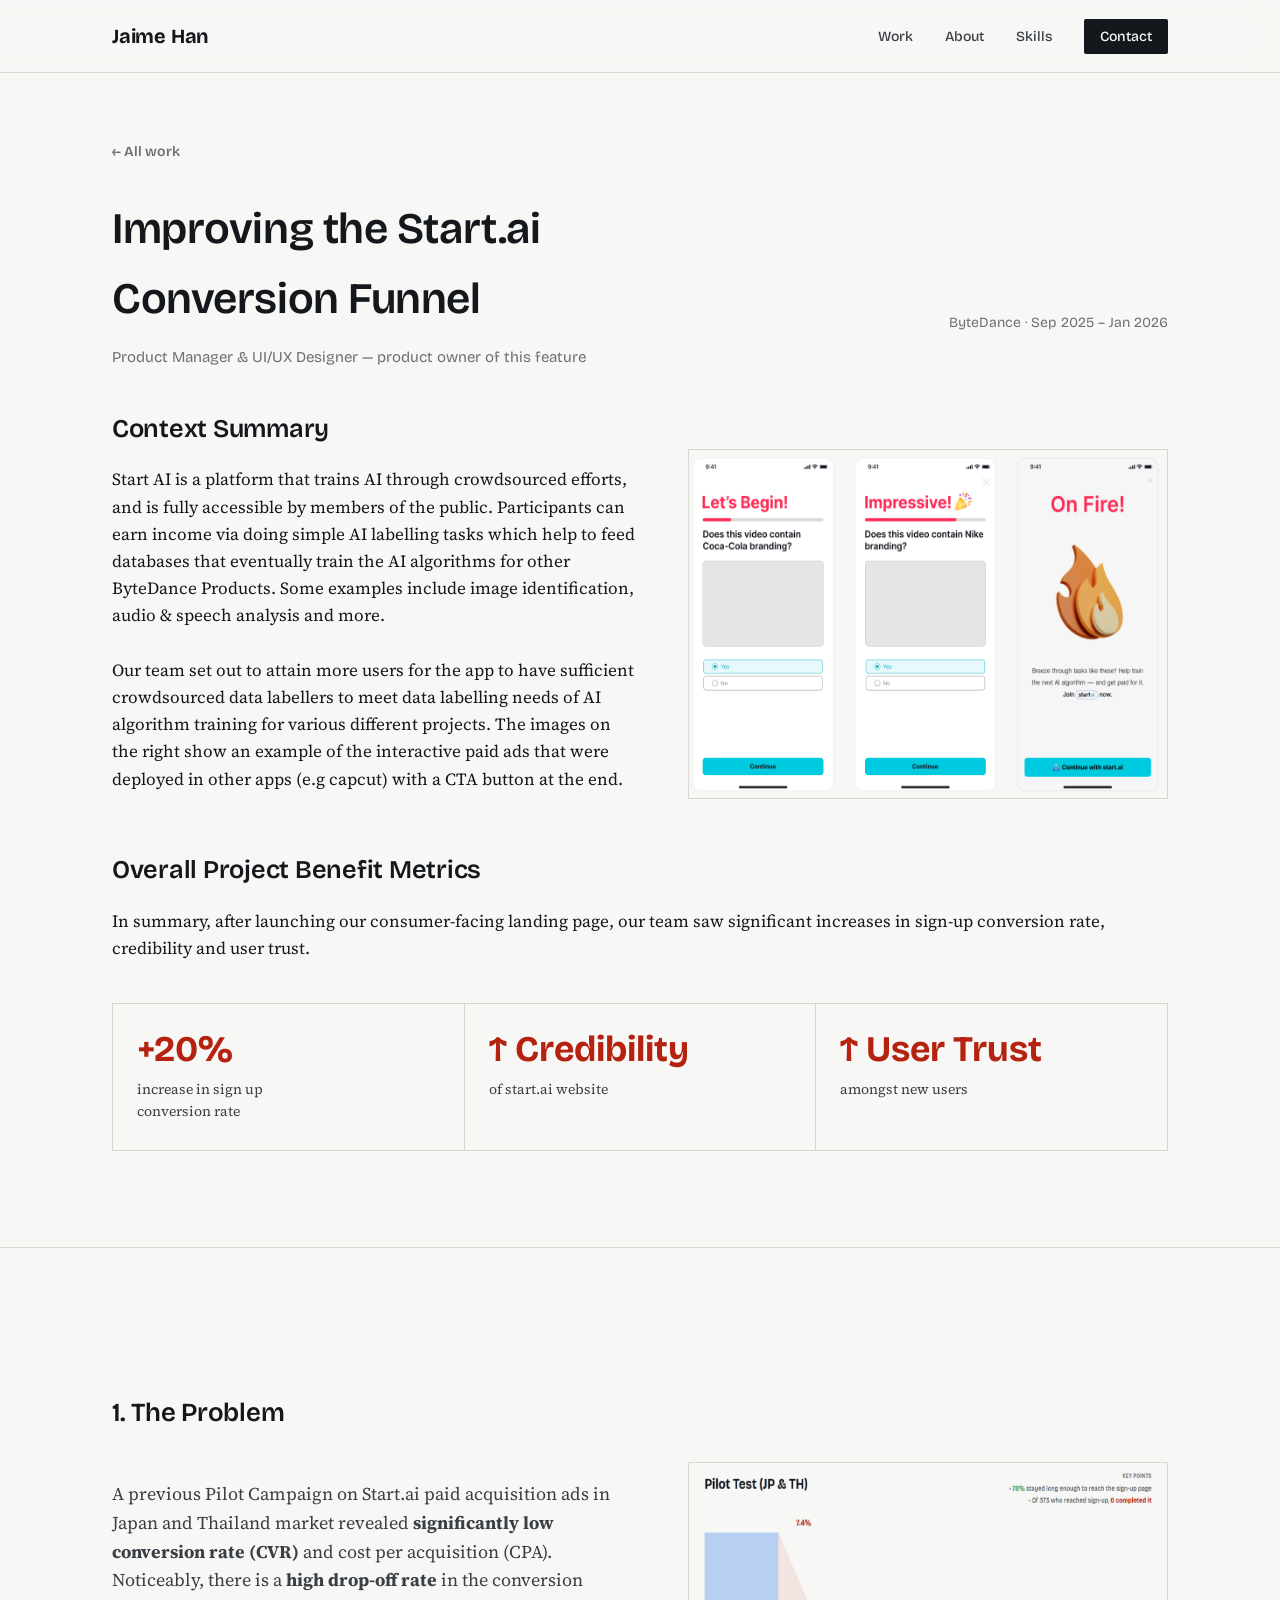
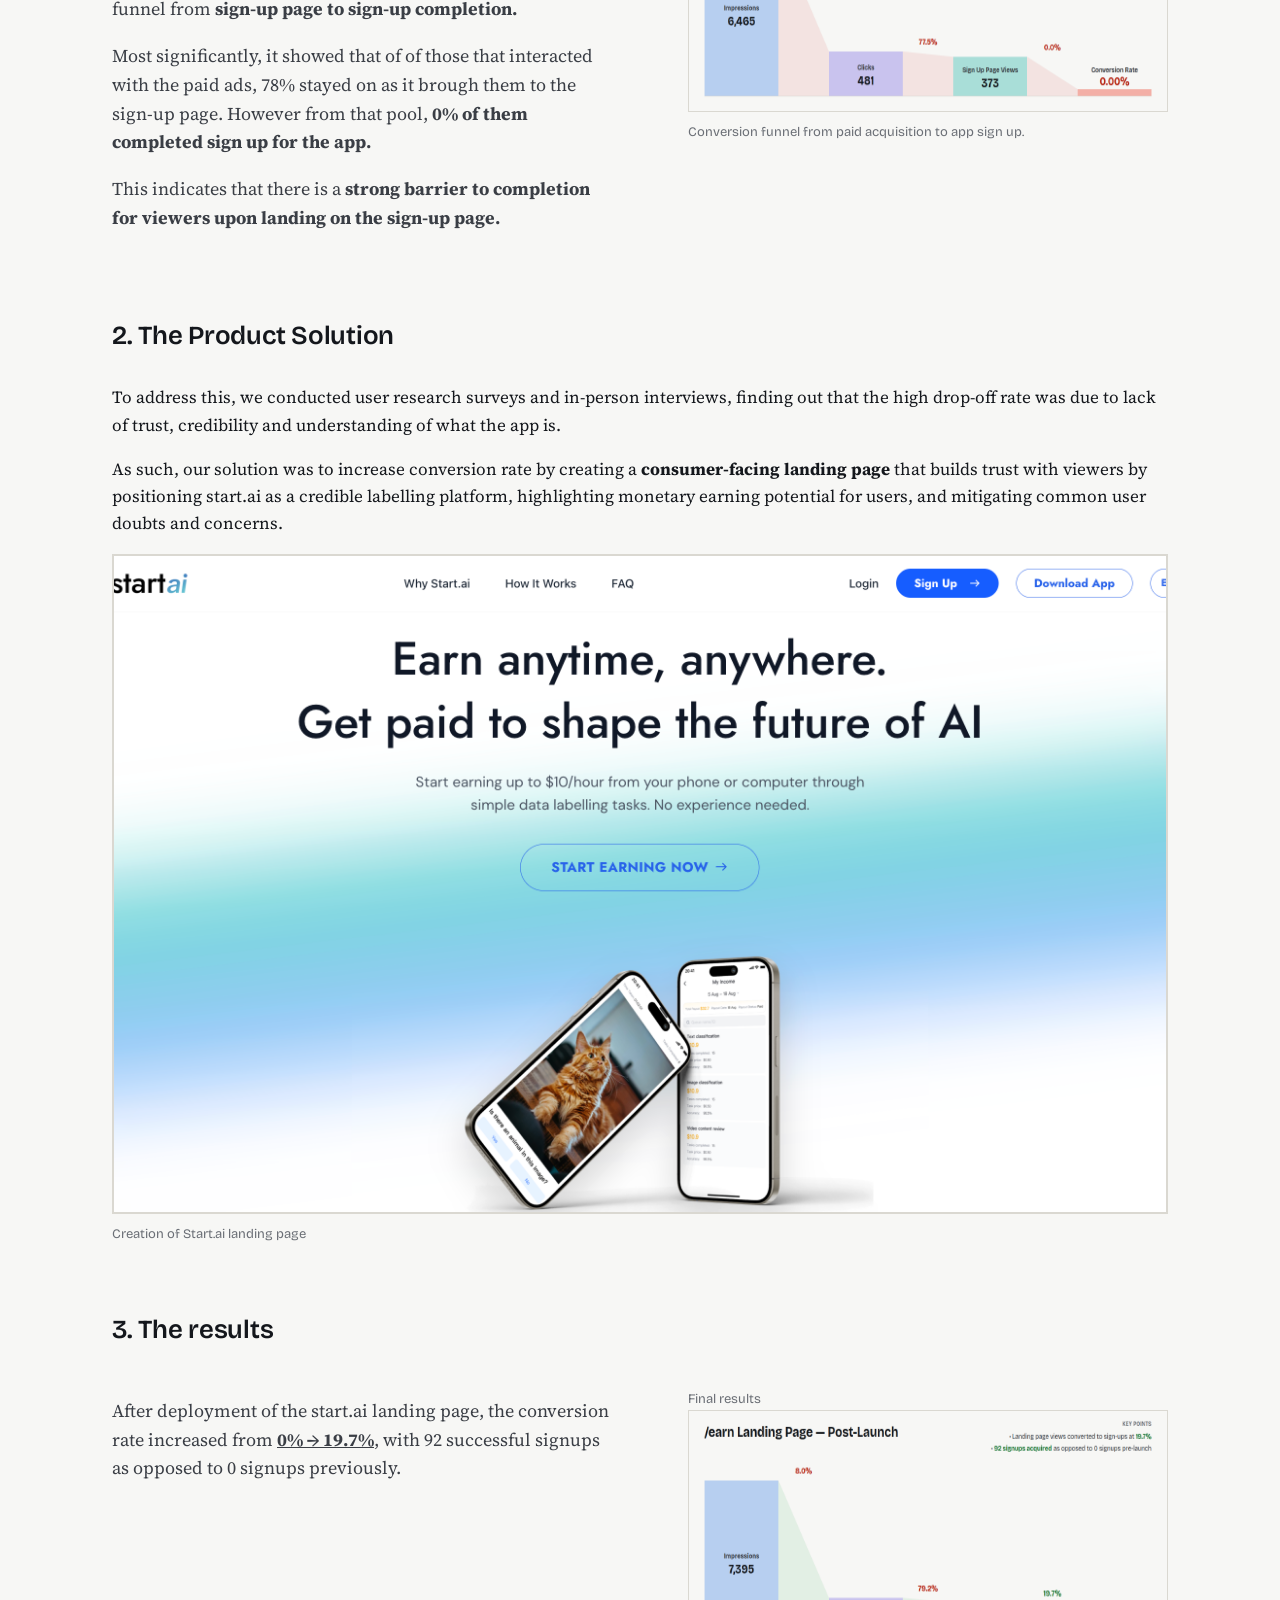
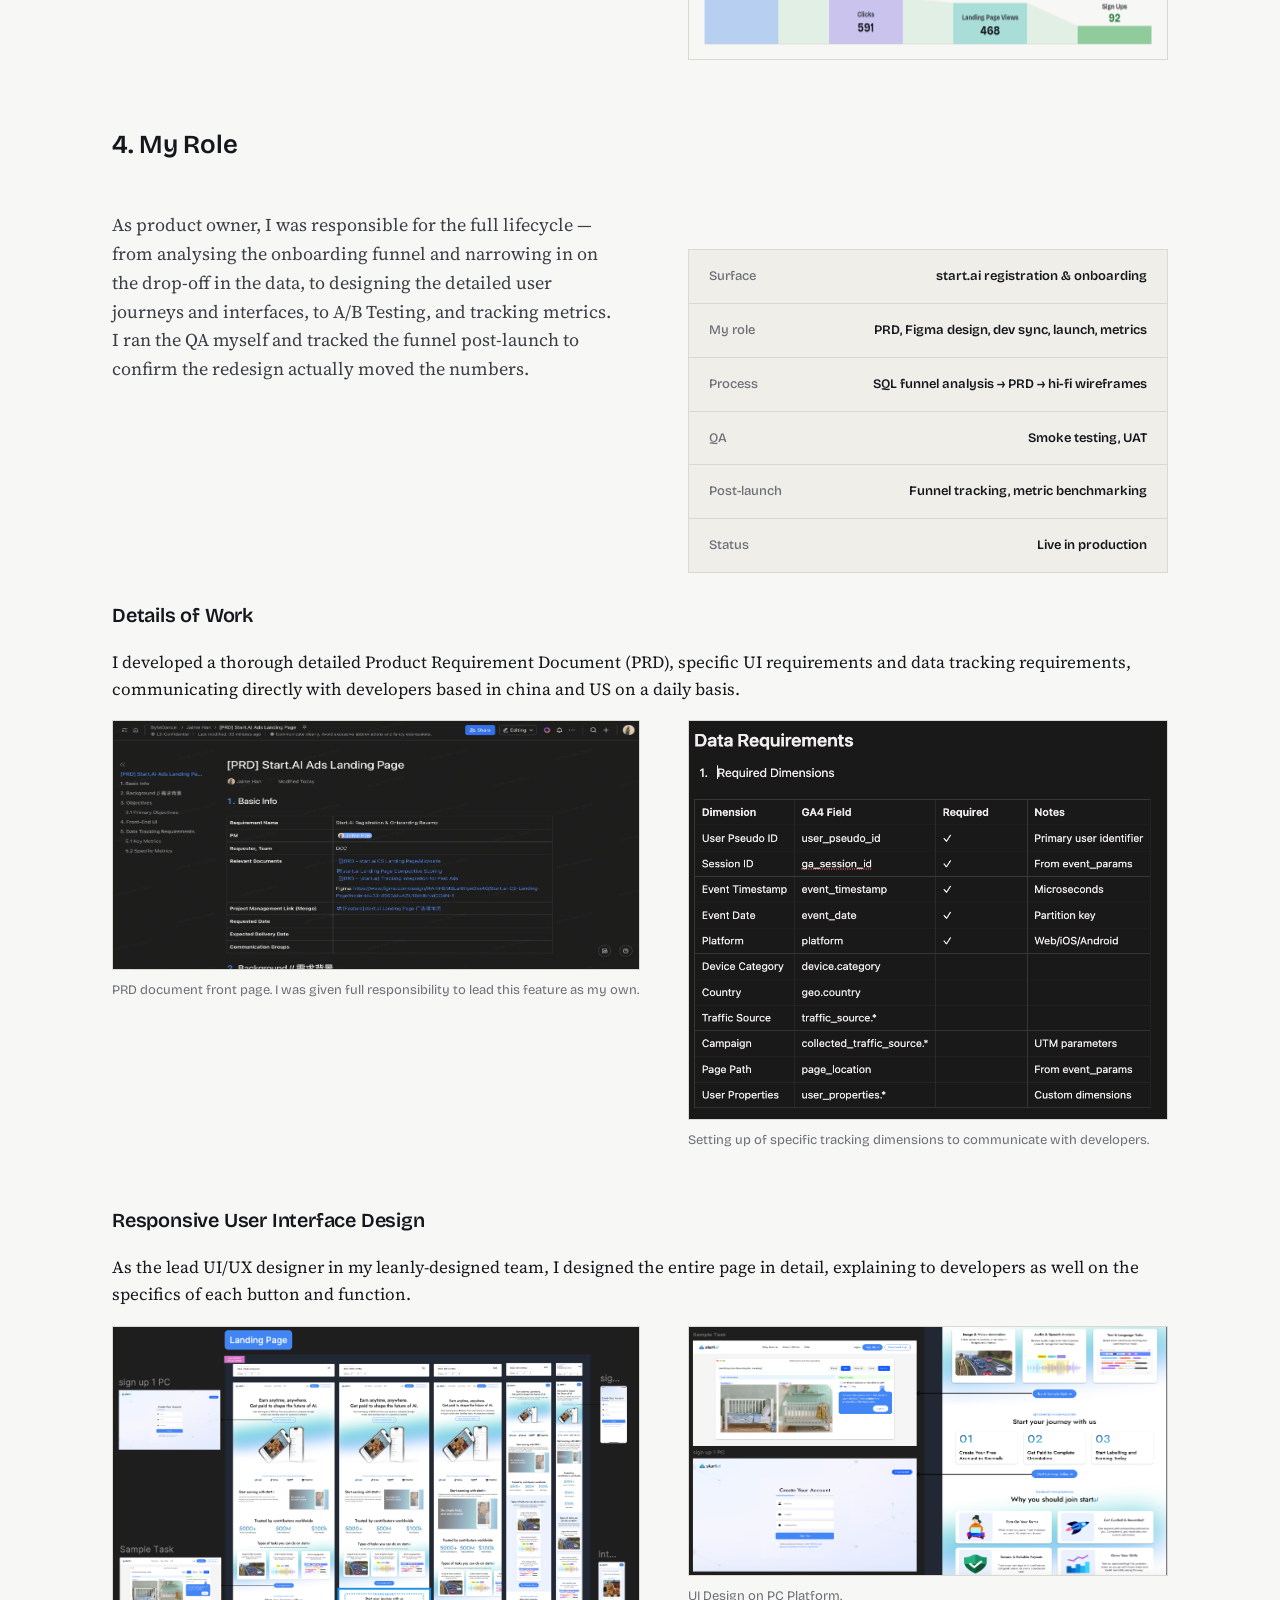
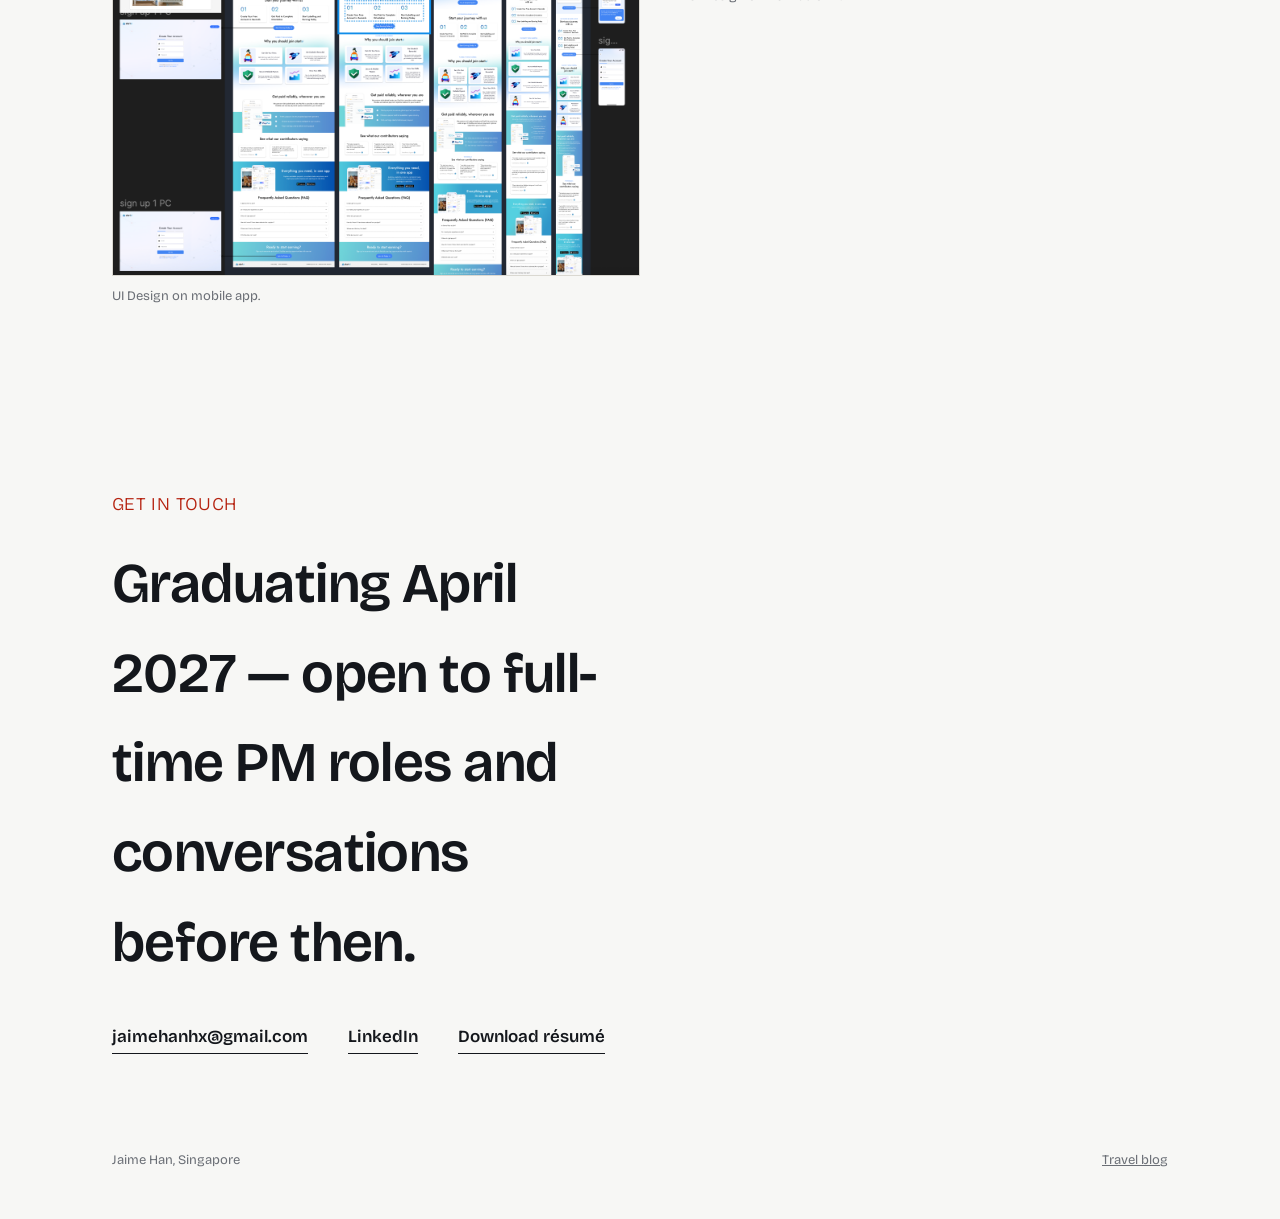
==== commit 01702750: "Update work-earn.html" ====
--- a/work-earn.html
+++ b/work-earn.html
@@ -45,7 +45,7 @@
           </div>
         </div>
         <h2><br>Overall Project Benefit Metrics</h2>
-        <p>In summary, after implementing the streamlined registration & onboarding process, our team saw significant increases in click-through rate, registration completion, and onboarding completion as seen below.</p>
+        <p>In summary, after launching our consumer-facing landing page, our team saw significant increases in sign-up conversion rate, credibility and user trust.</p>
         <div class="stat-strip stat-strip-2">
           <div class="stat">
             <div class="n">+20%</div>
@@ -178,4 +178,4 @@
 </footer>
 
 </body>
-</html>+</html>
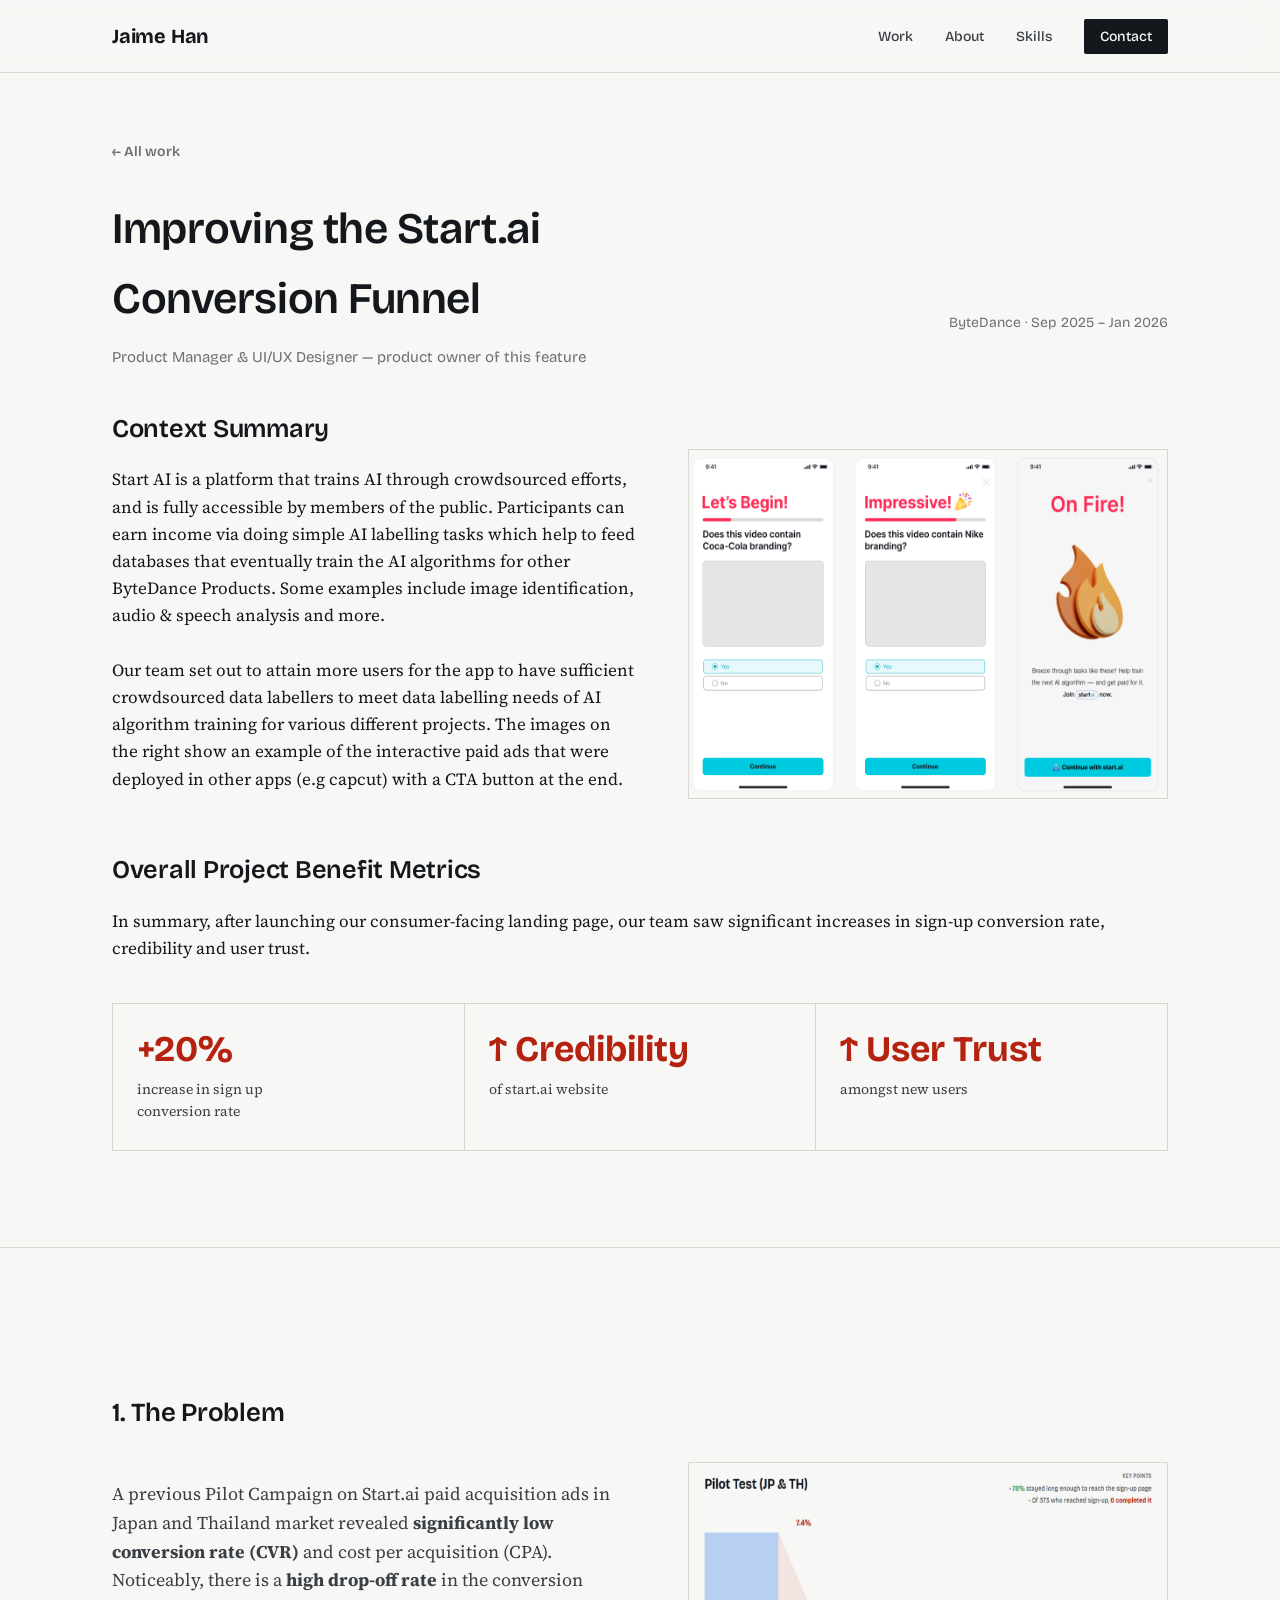
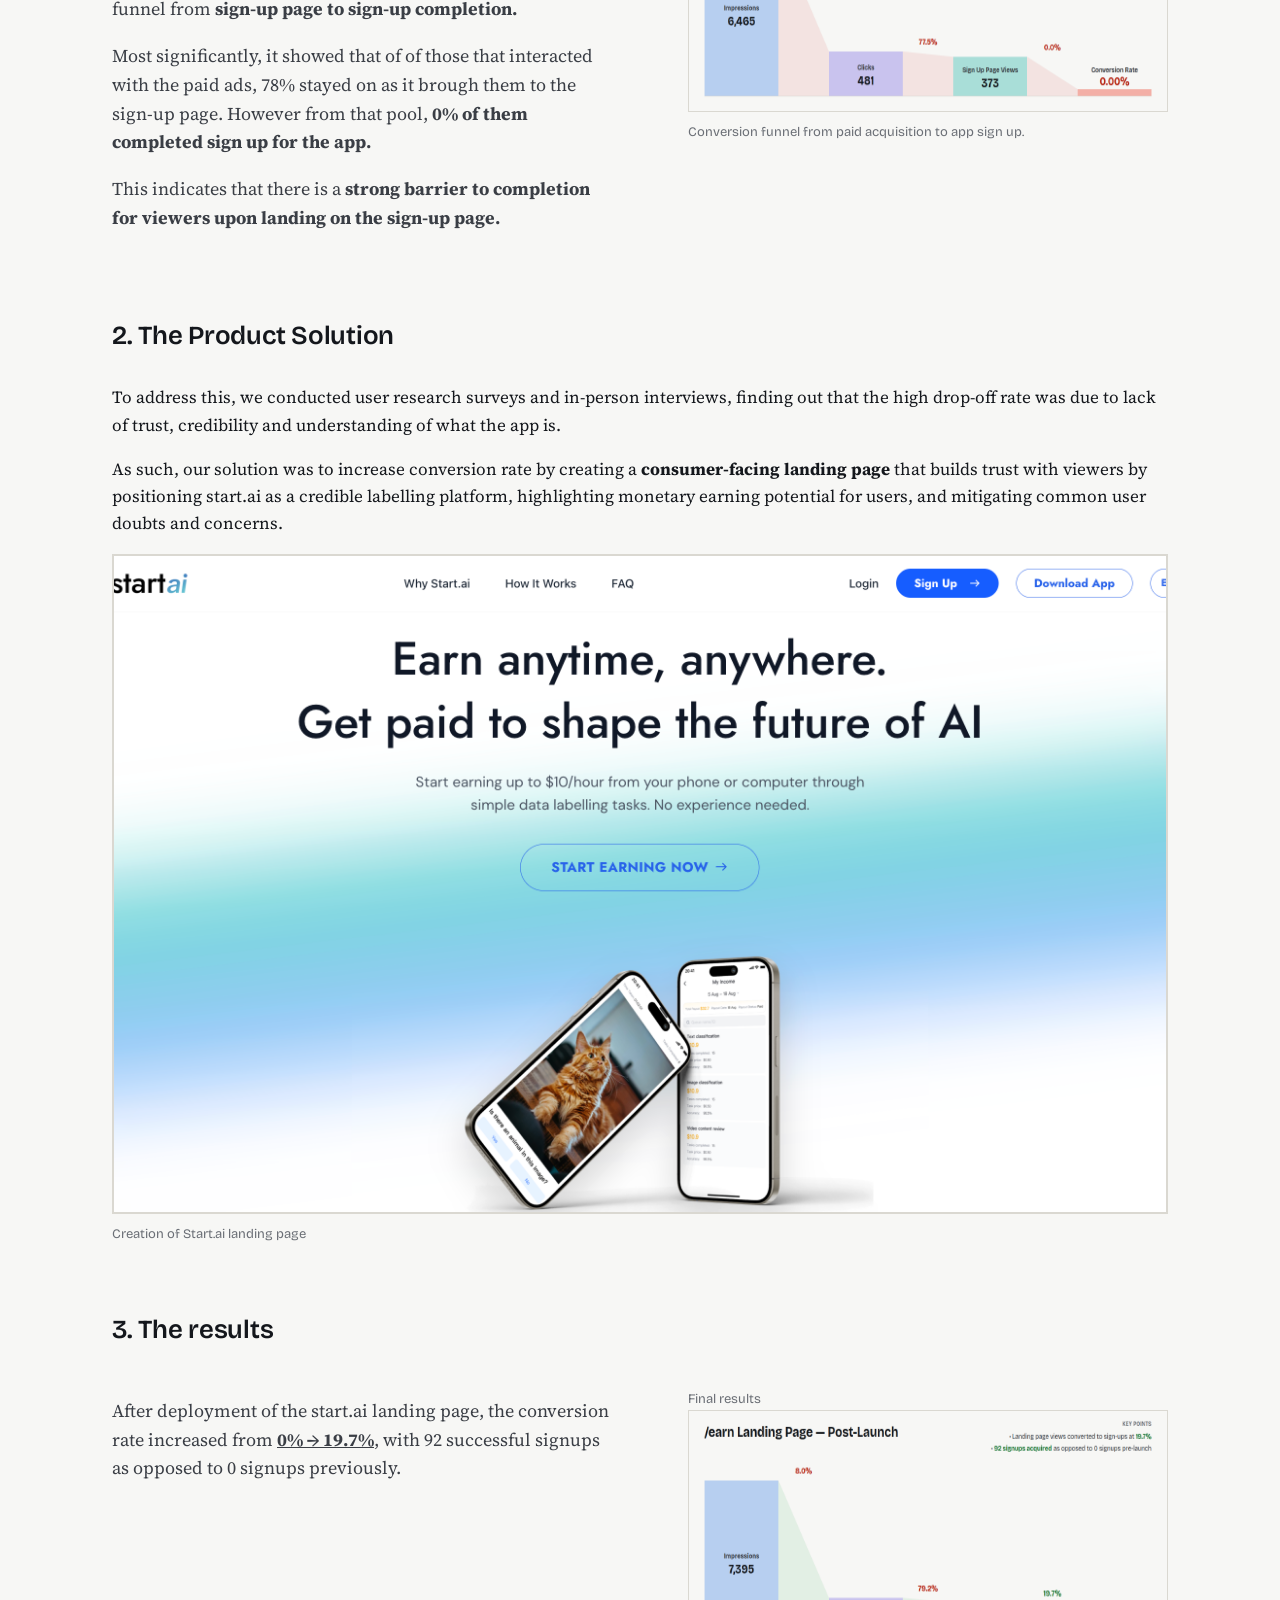
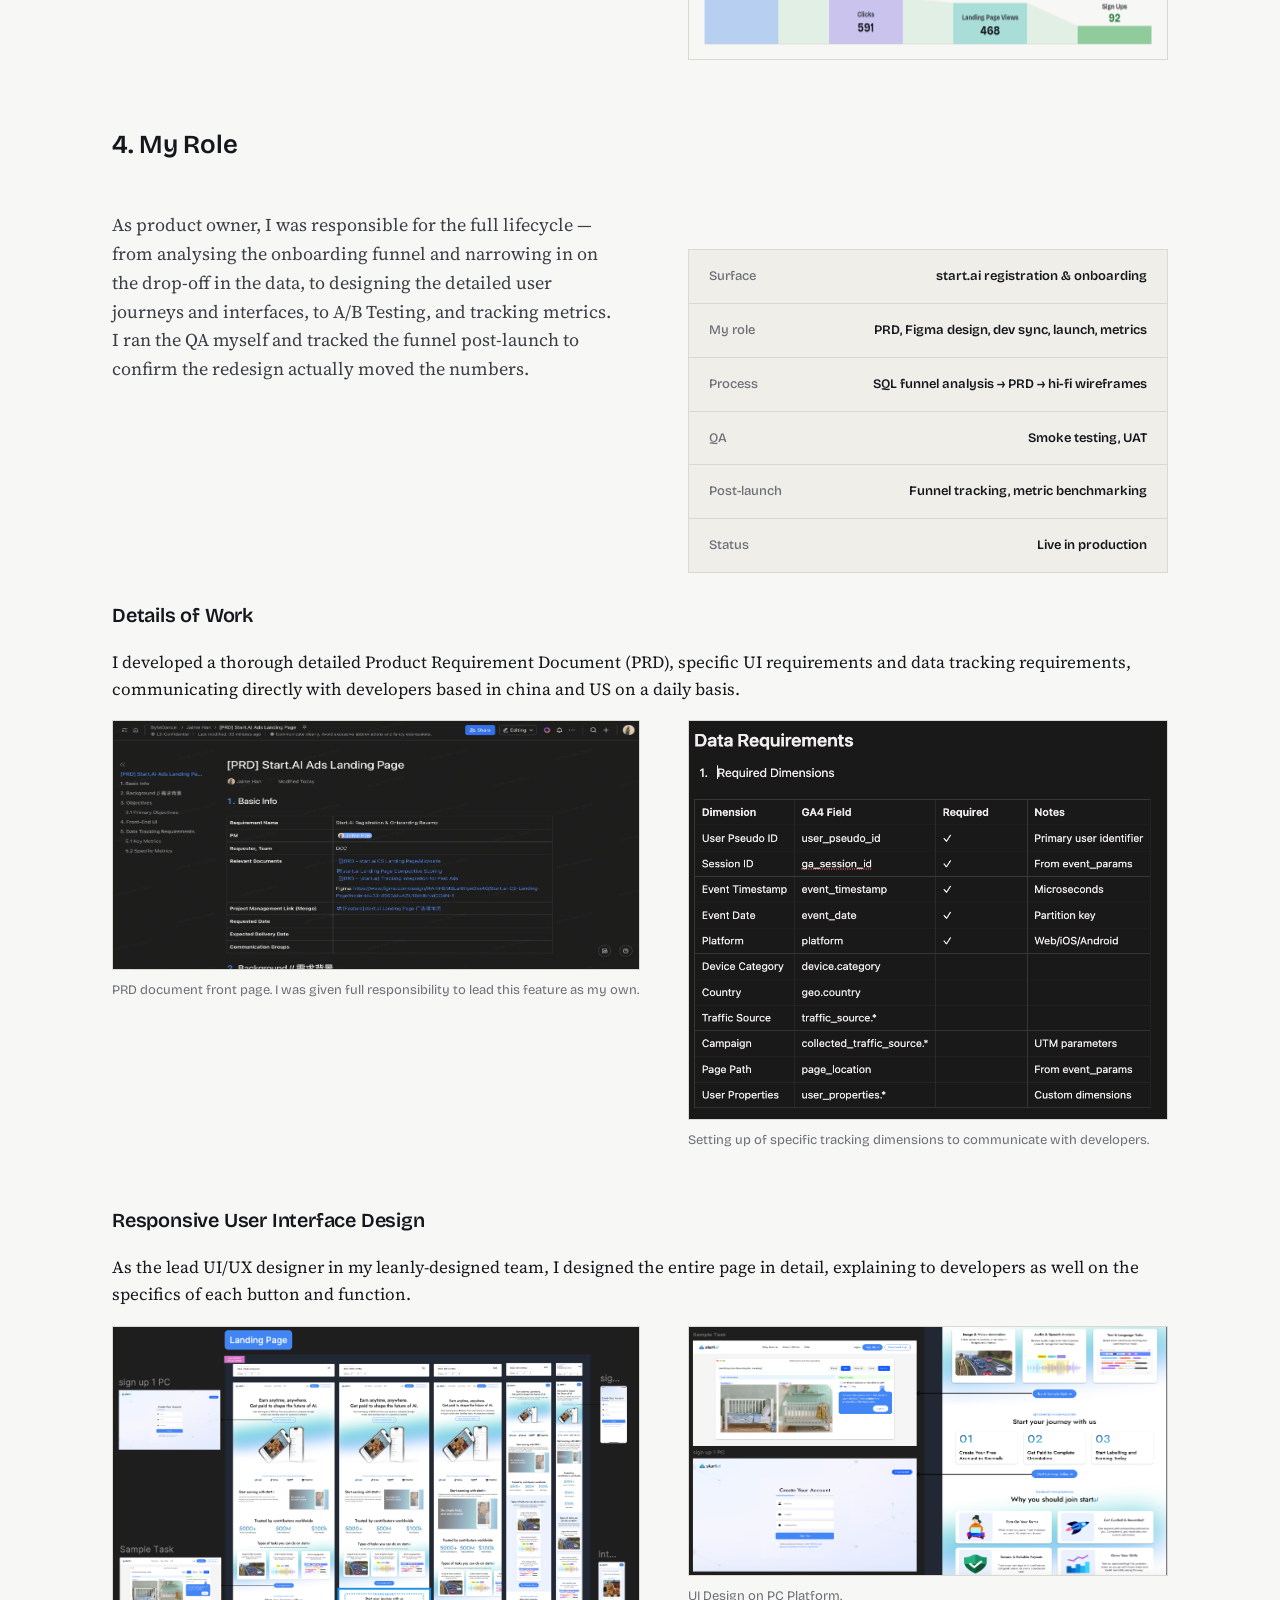
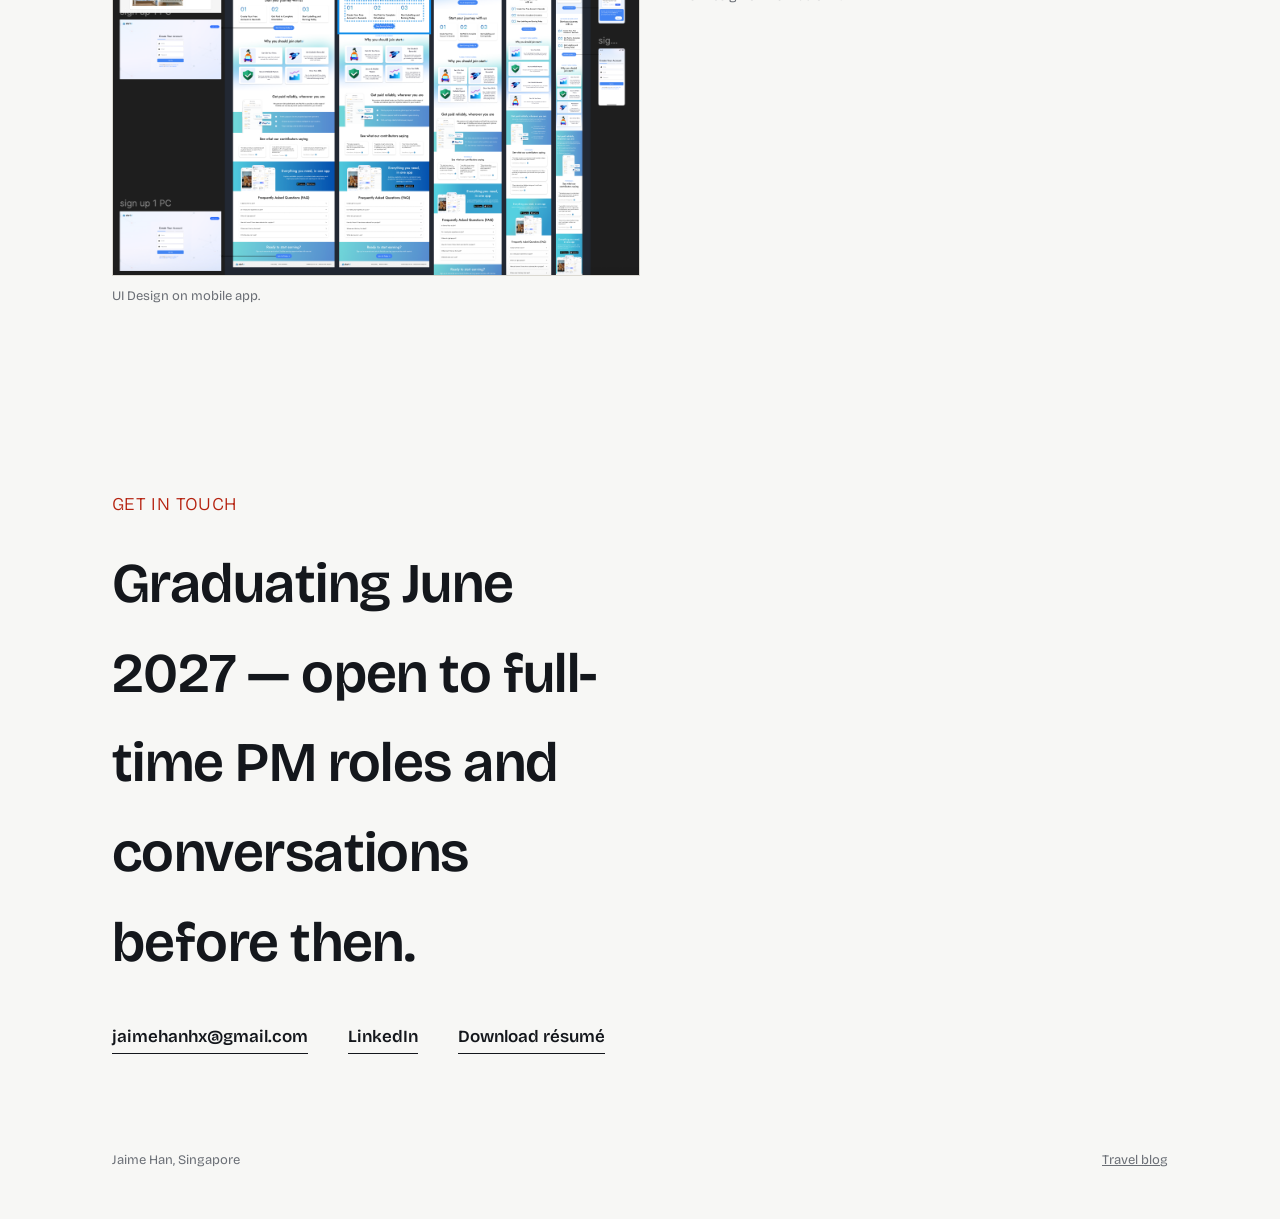
==== commit 139ec100: "Update work-earn.html" ====
--- a/work-earn.html
+++ b/work-earn.html
@@ -161,7 +161,7 @@
 <section id="contact">
   <div class="wrap contact-head">
     <div class="label">Get in touch</div>
-    <h2>Graduating April 2027 — open to full-time PM roles and conversations before then.</h2>
+    <h2>Graduating June 2027 — open to full-time PM roles and conversations before then.</h2>
     <div class="contact-links">
       <a href="mailto:jaimehanhx@gmail.com">jaimehanhx@gmail.com</a>
       <a href="https://www.linkedin.com/in/jaime-han-hui-xin/" target="_blank" rel="noopener">LinkedIn</a>
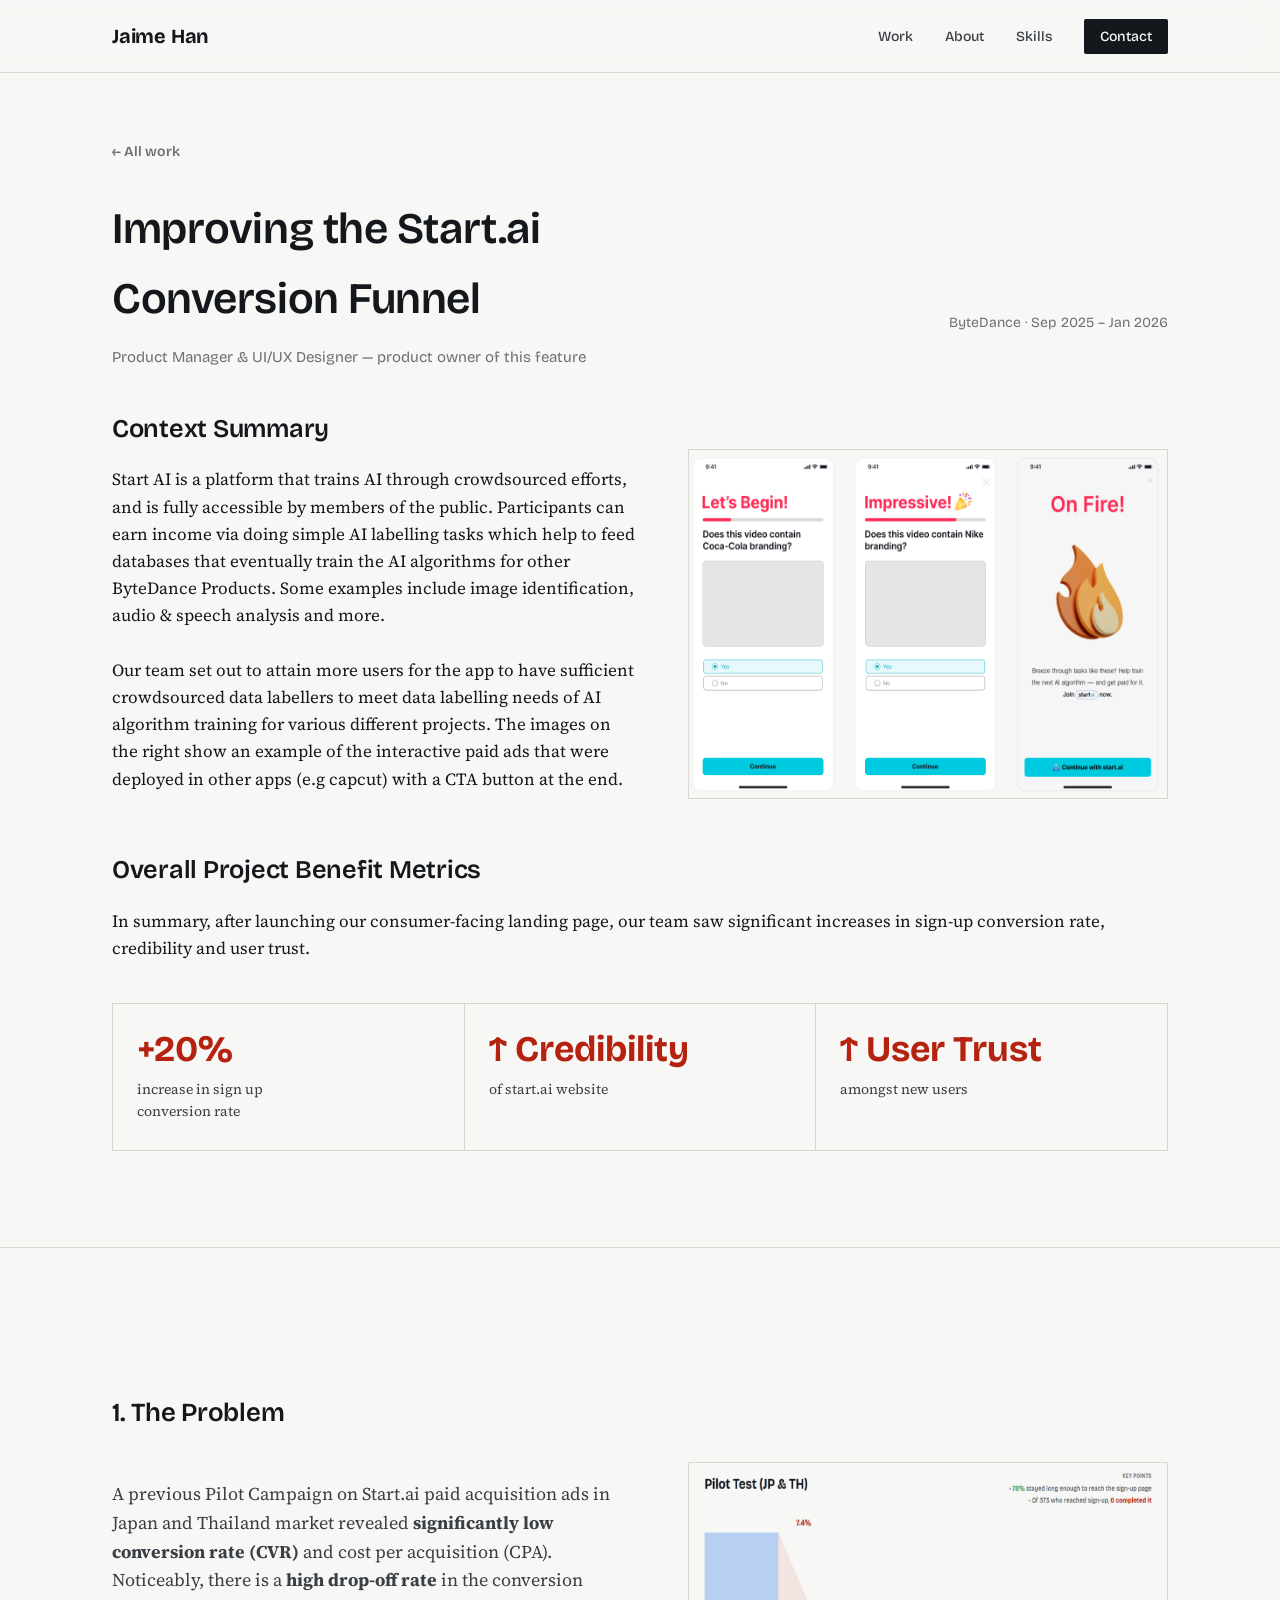
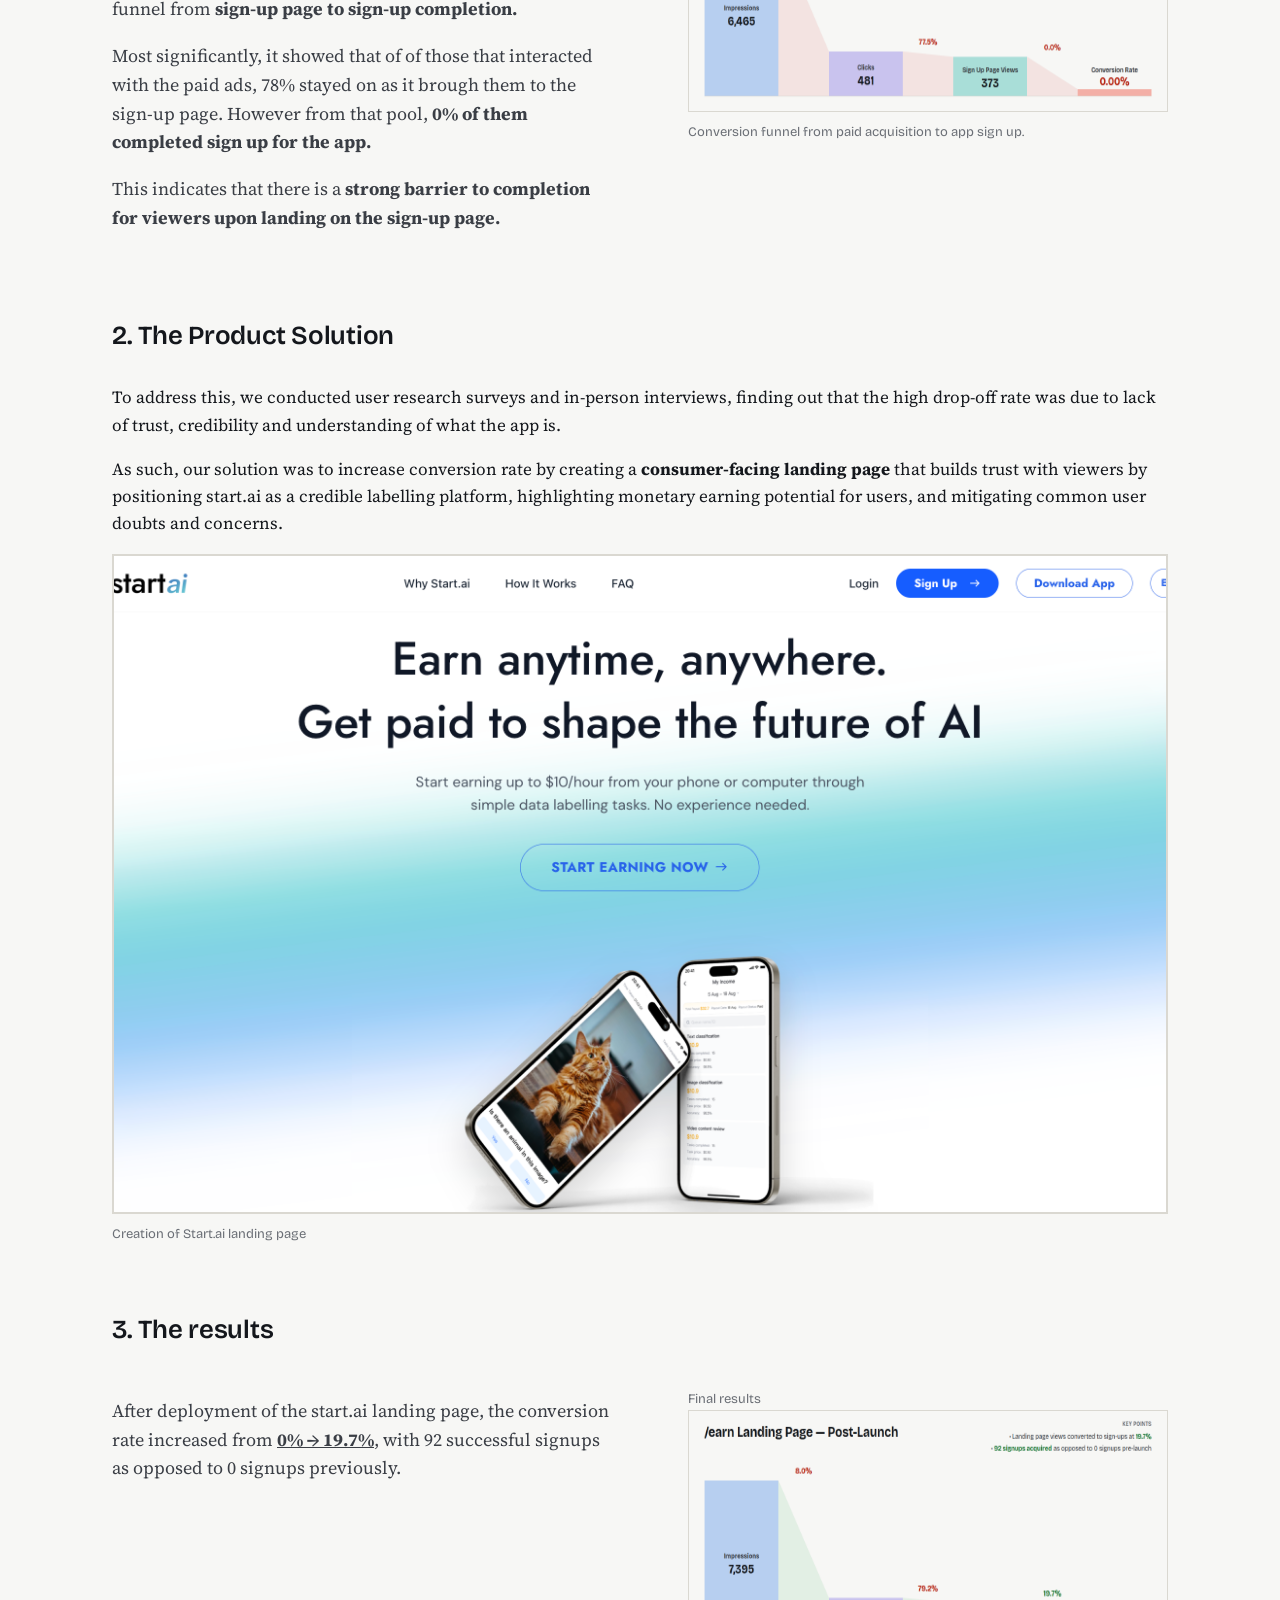
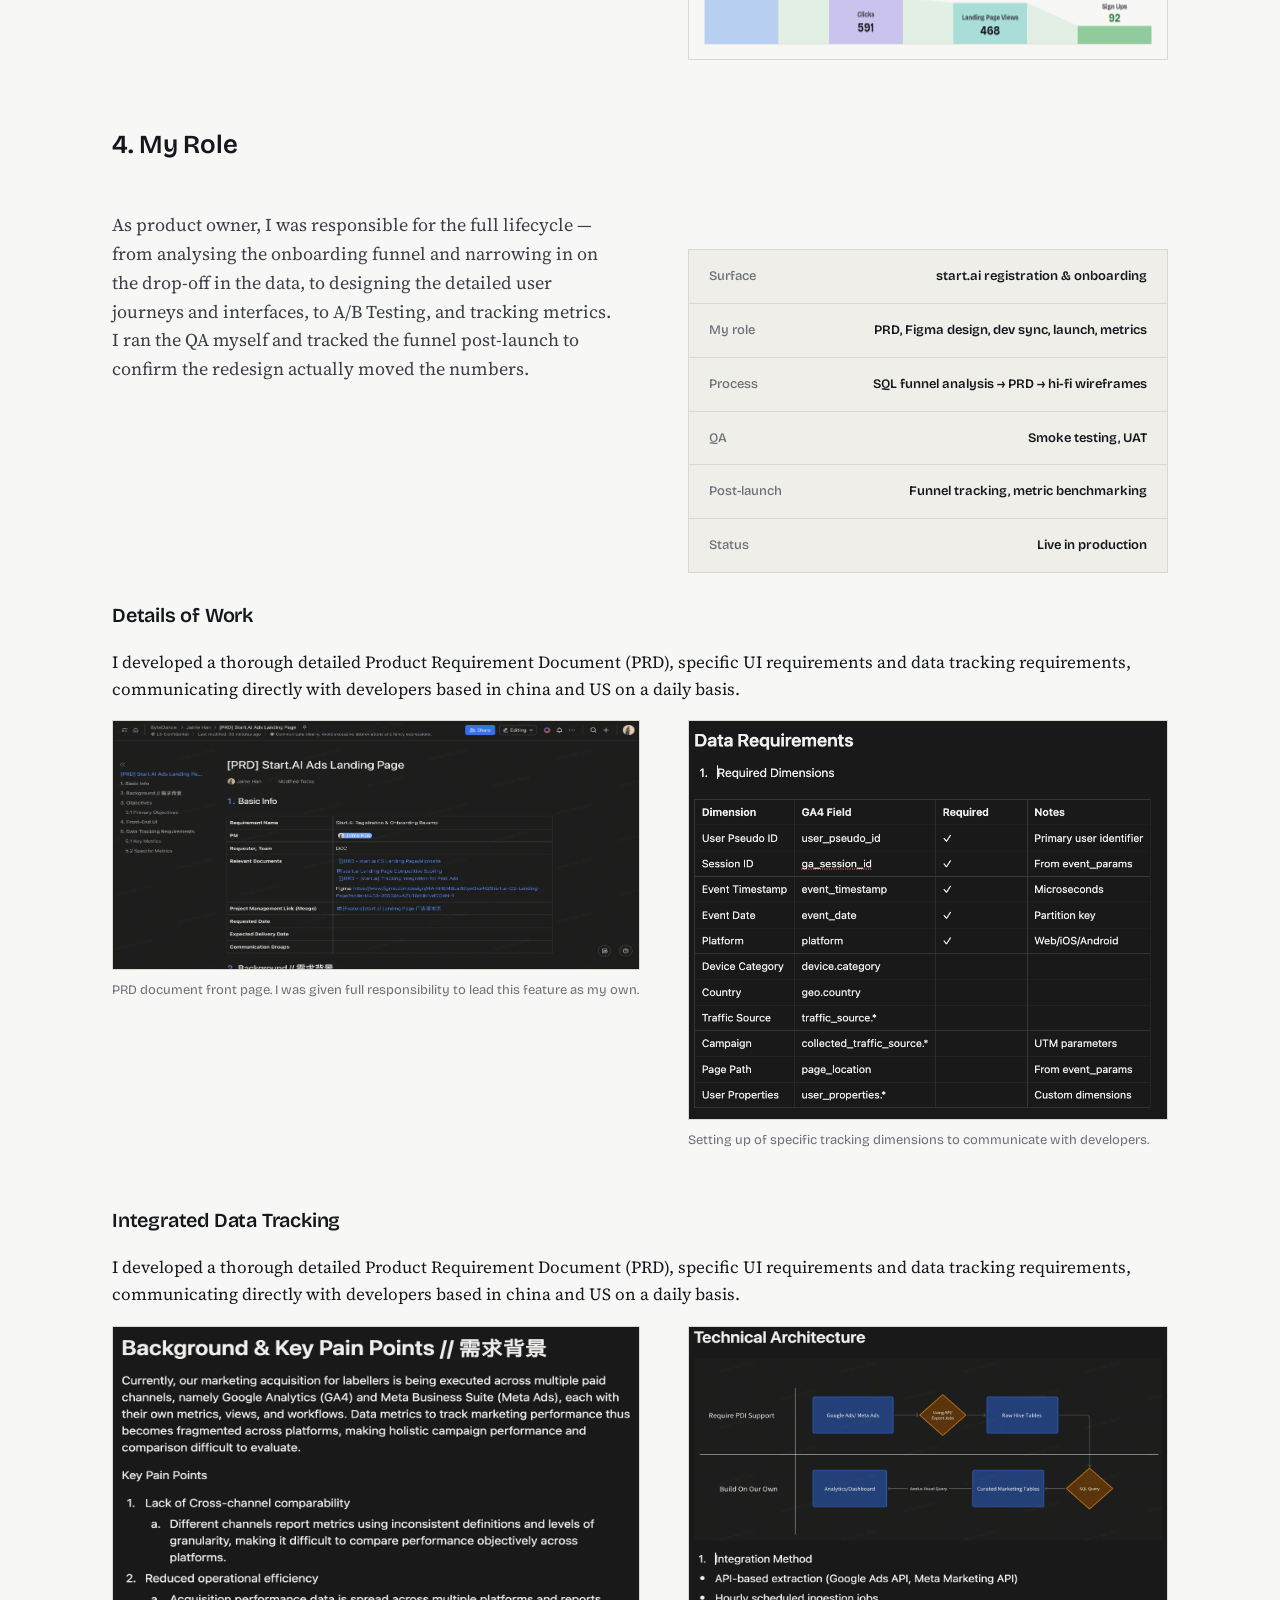
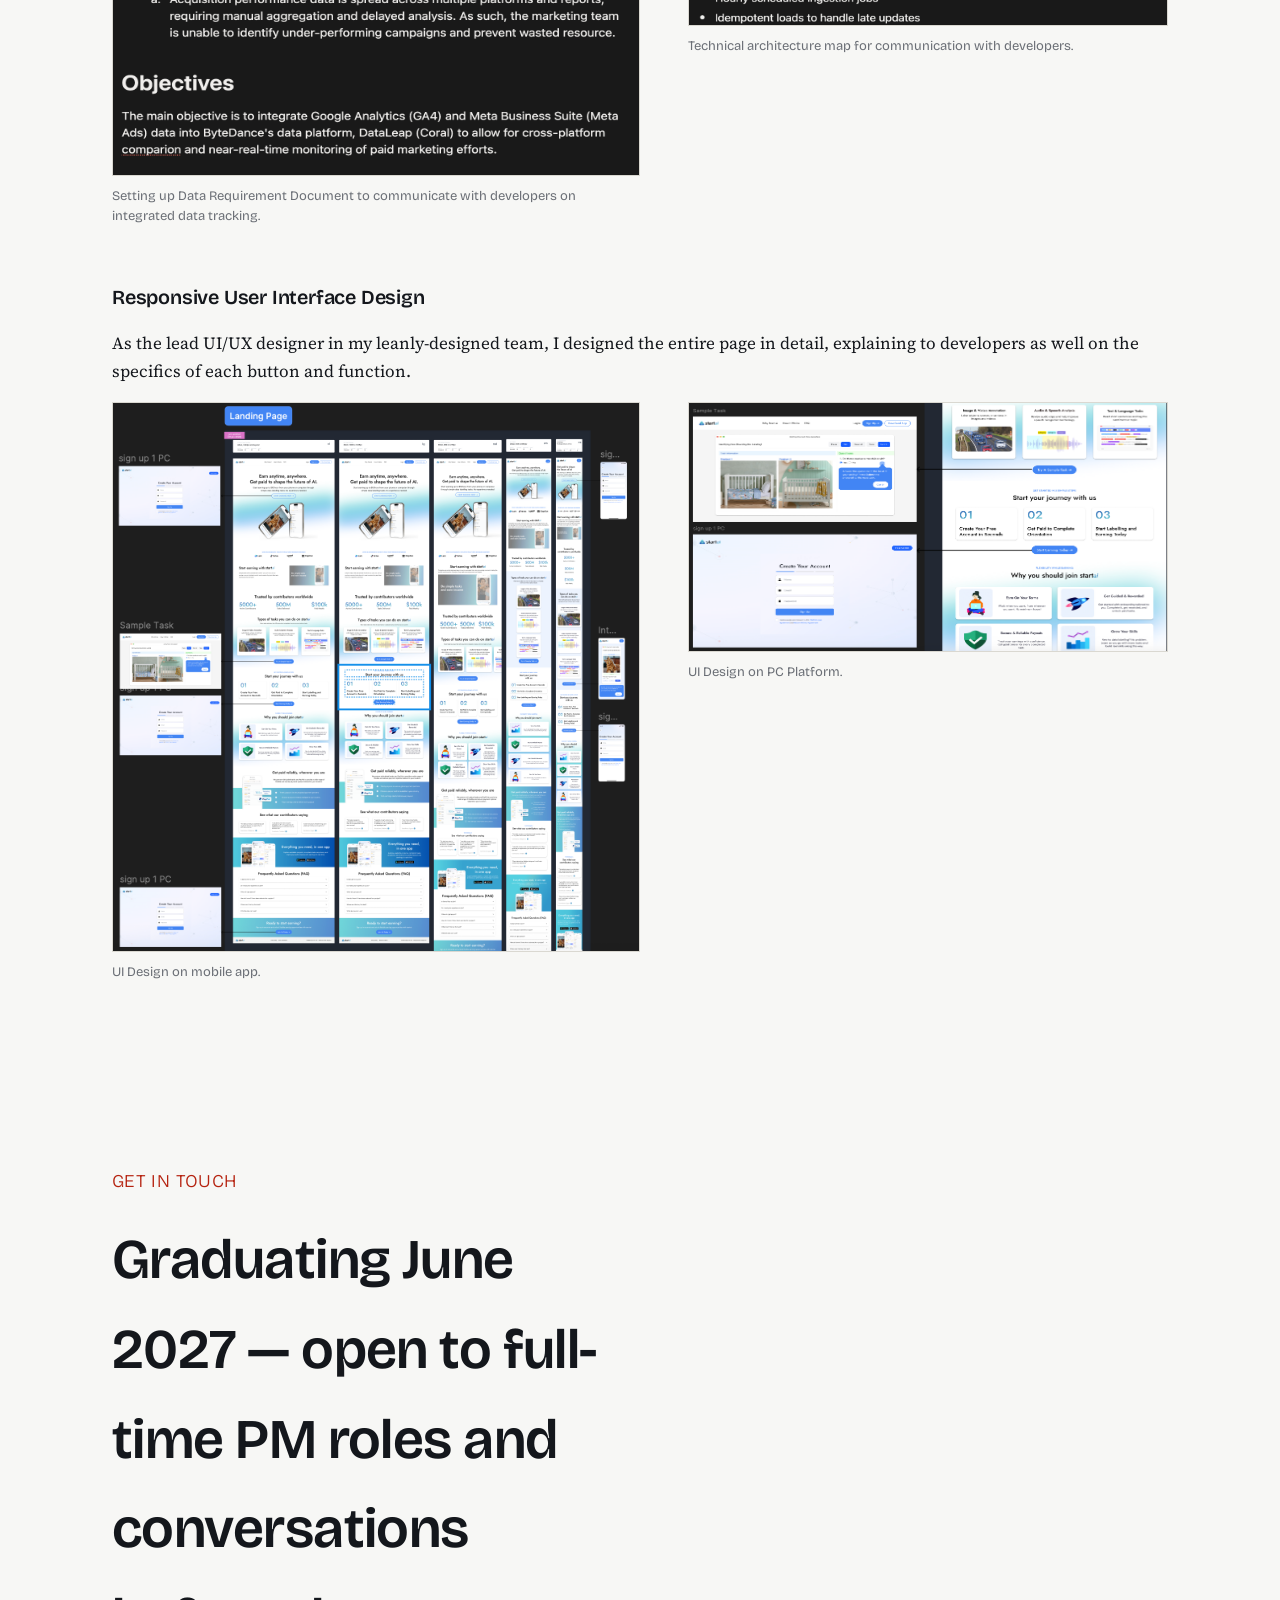
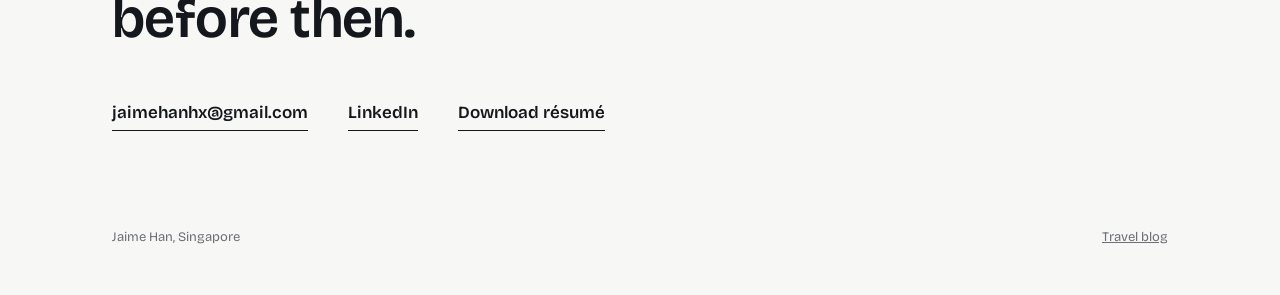
==== commit e2625dea: "Update work-earn.html" ====
--- a/work-earn.html
+++ b/work-earn.html
@@ -143,6 +143,19 @@
           </div>
         </div>
         <br><br>
+        <H3>Integrated Data Tracking</H3>
+        <p>I developed a thorough detailed Product Requirement Document (PRD), specific UI requirements and data tracking requirements, communicating directly with developers based in china and US on a daily basis.</p>
+        <div class="case-row">
+          <div class="case-photo">
+              <img src="images/Integrated_analytics.png" width="1800" height="450">
+              <div class="cap">Setting up Data Requirement Document to communicate with developers on integrated data tracking.</div>
+          </div>
+          <div class="case-photo">
+            <img src="images/Tecnical_architecture.png" width="1800" height="300">
+            <div class="cap">Technical architecture map for communication with developers.</div>
+          </div>
+        </div>
+        <br><br>
         <H3>Responsive User Interface Design</H3>
         <p>As the lead UI/UX designer in my leanly-designed team, I designed the entire page in detail, explaining to developers as well on the specifics of each button and function.</p>
         <div class="case-row">
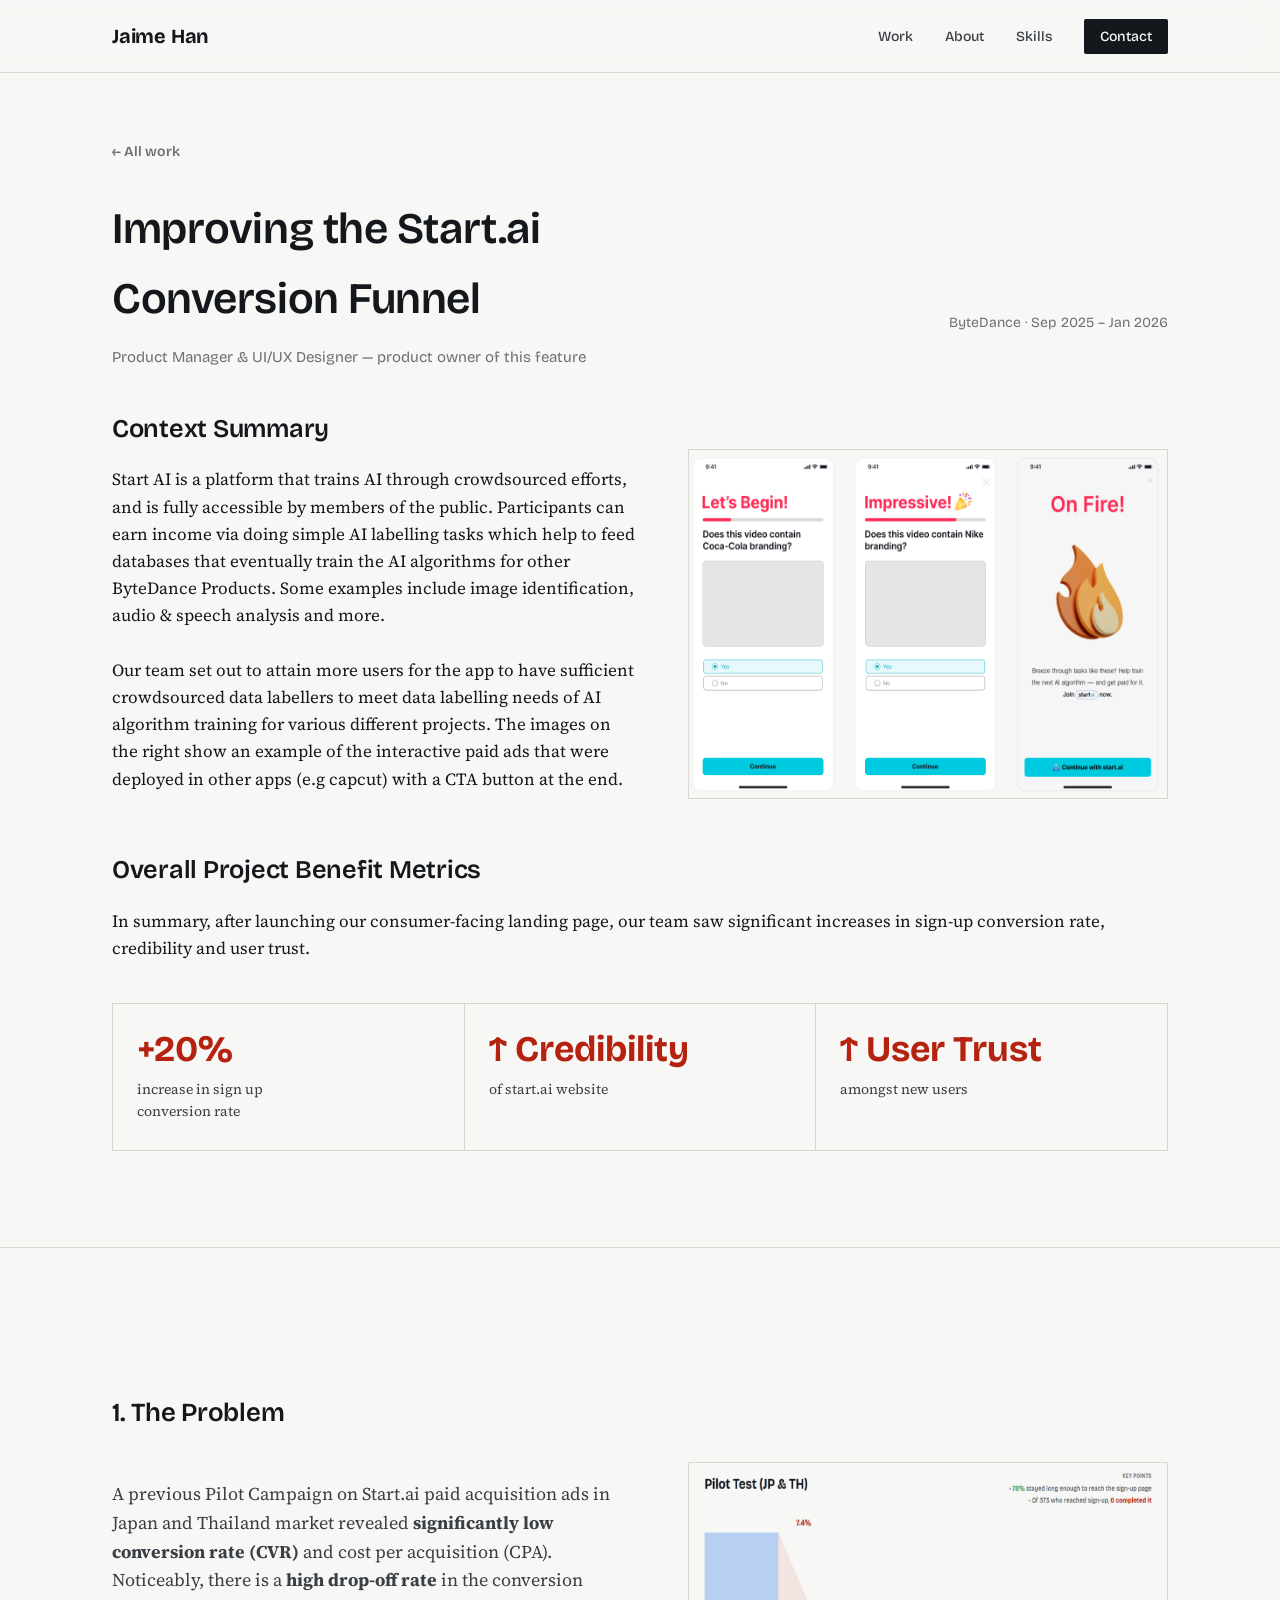
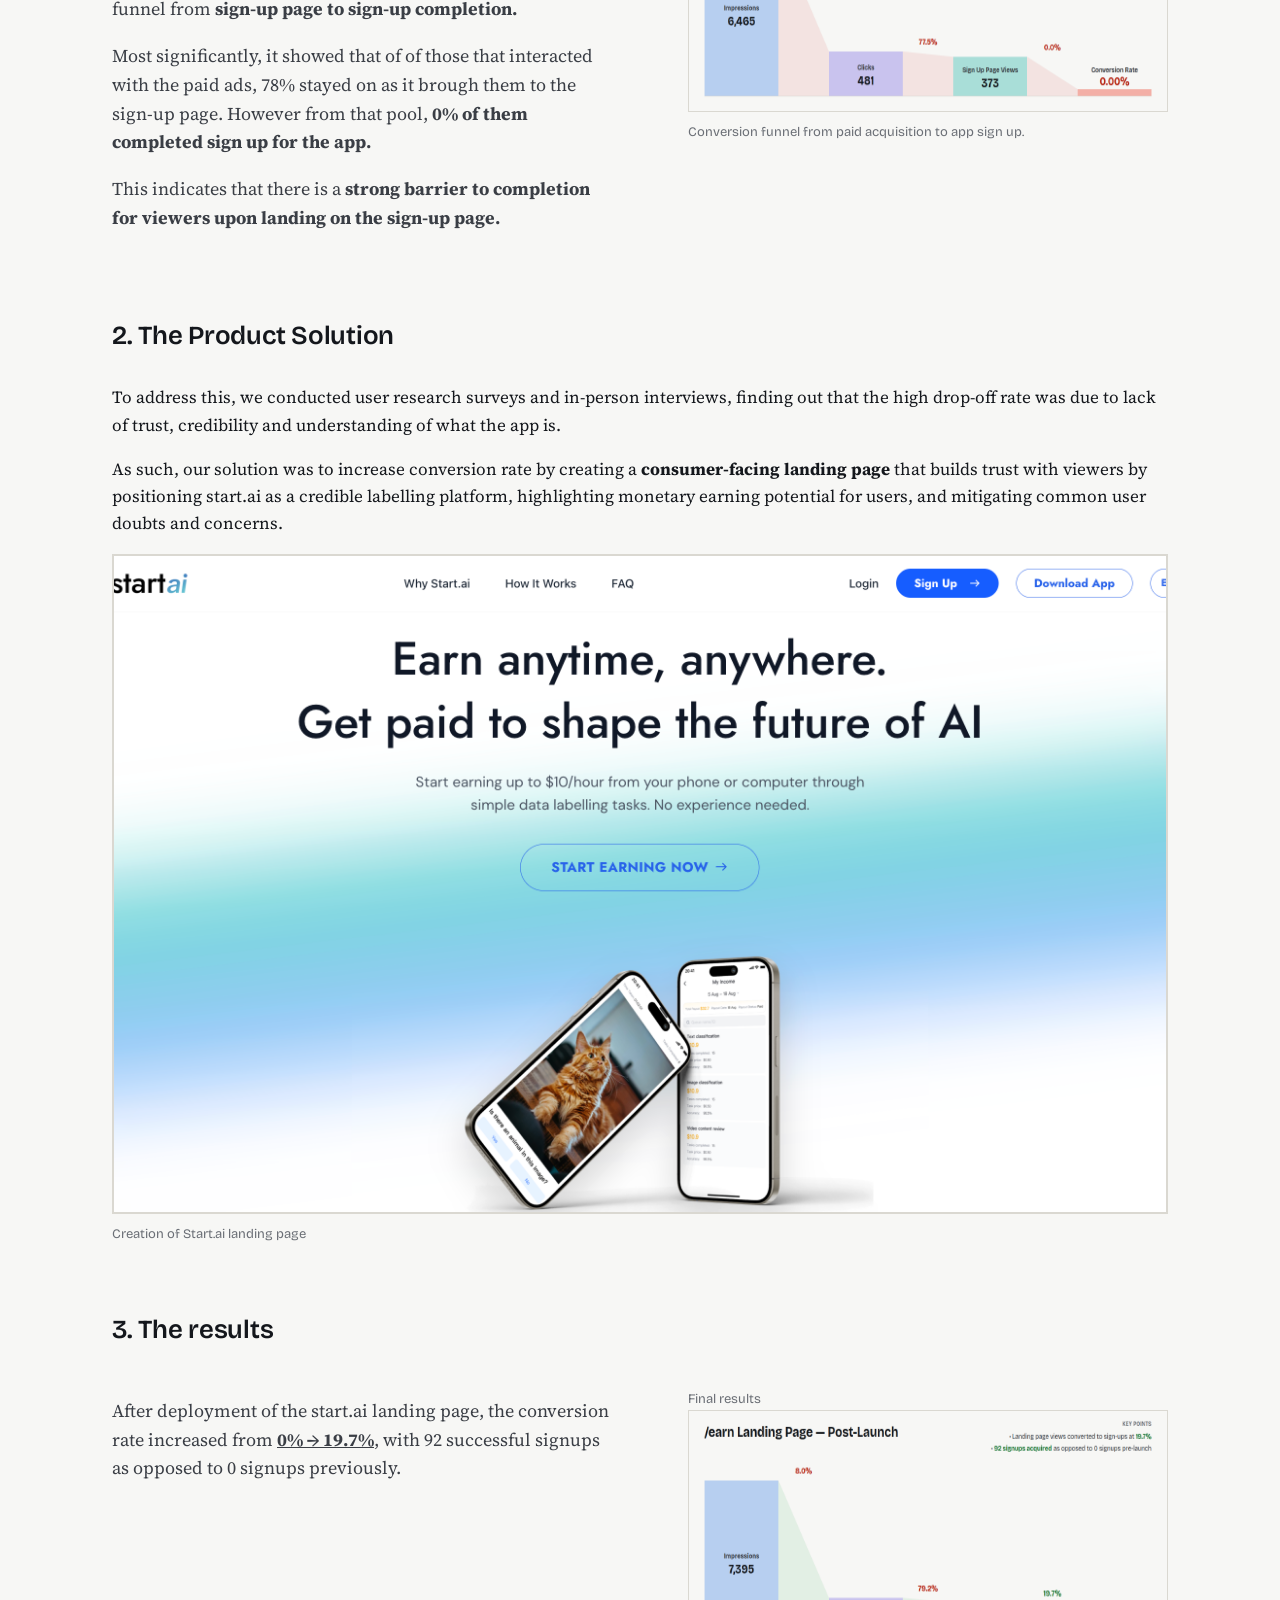
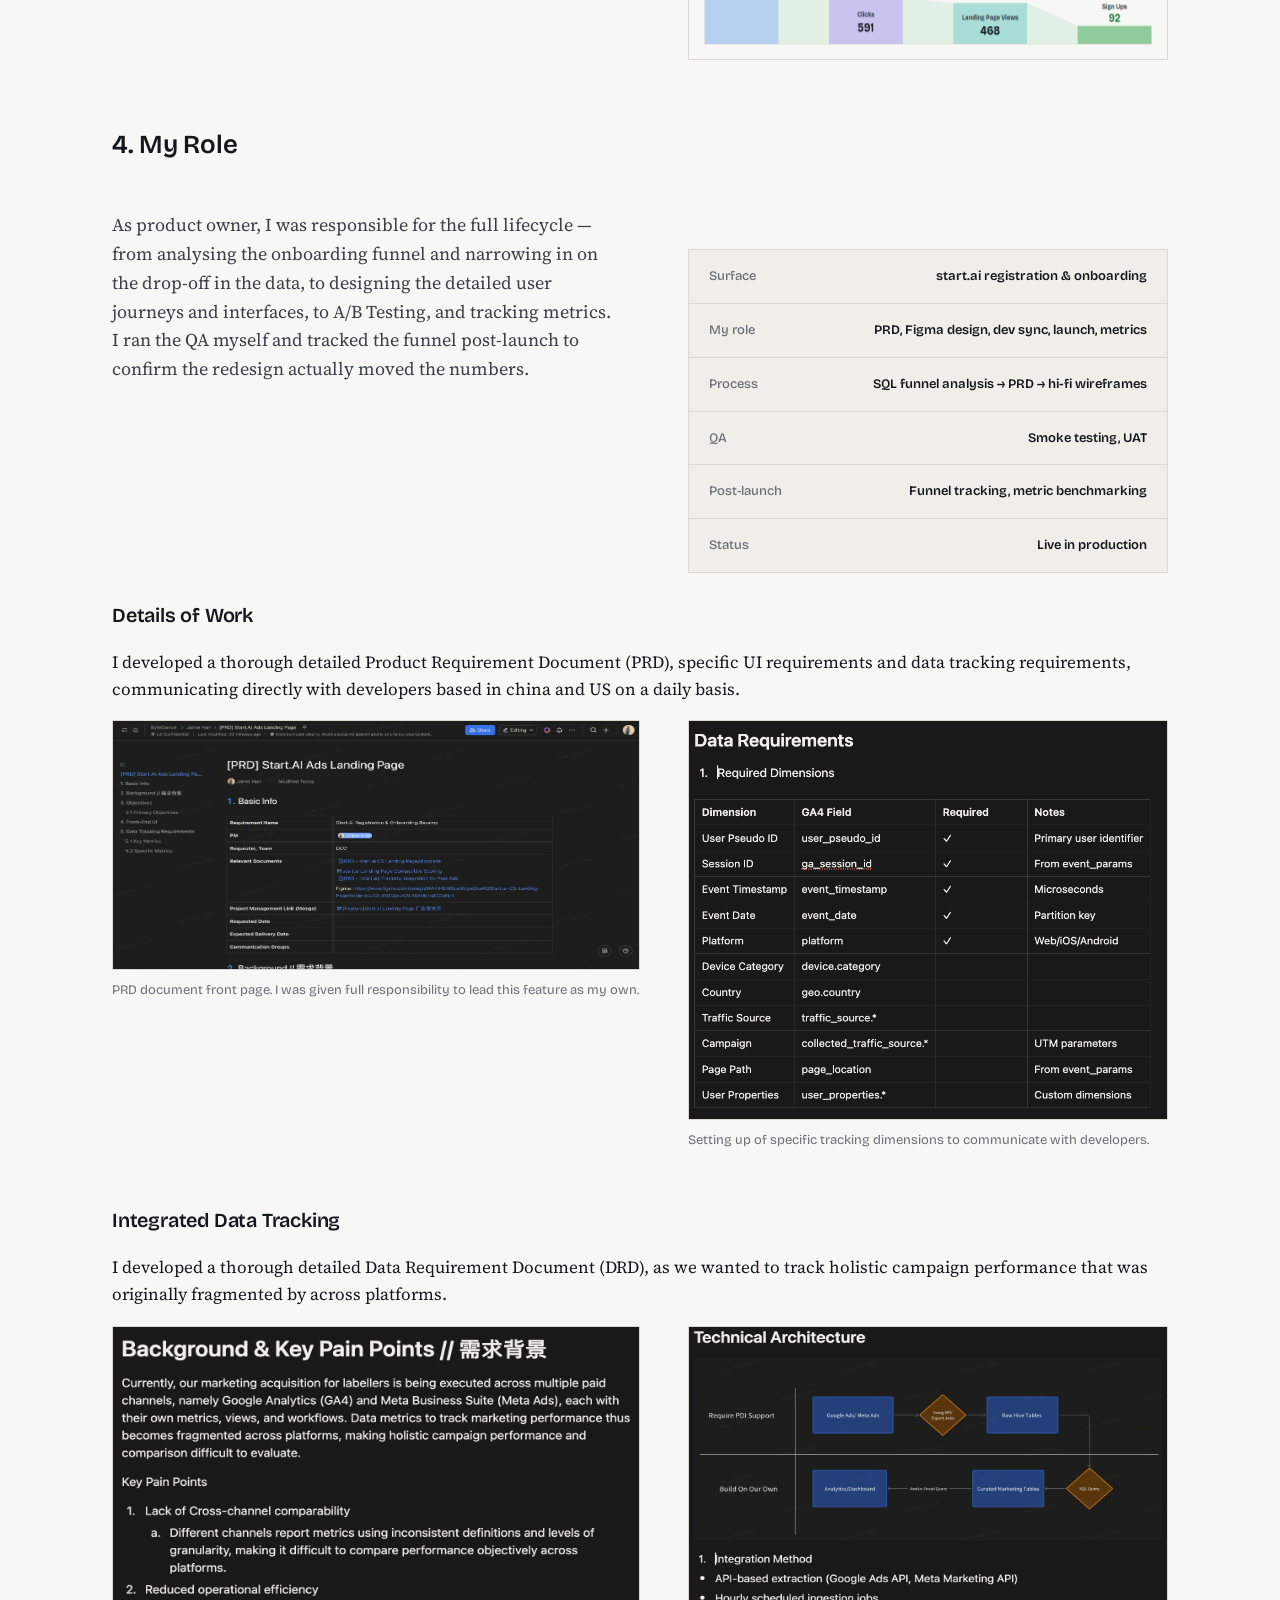
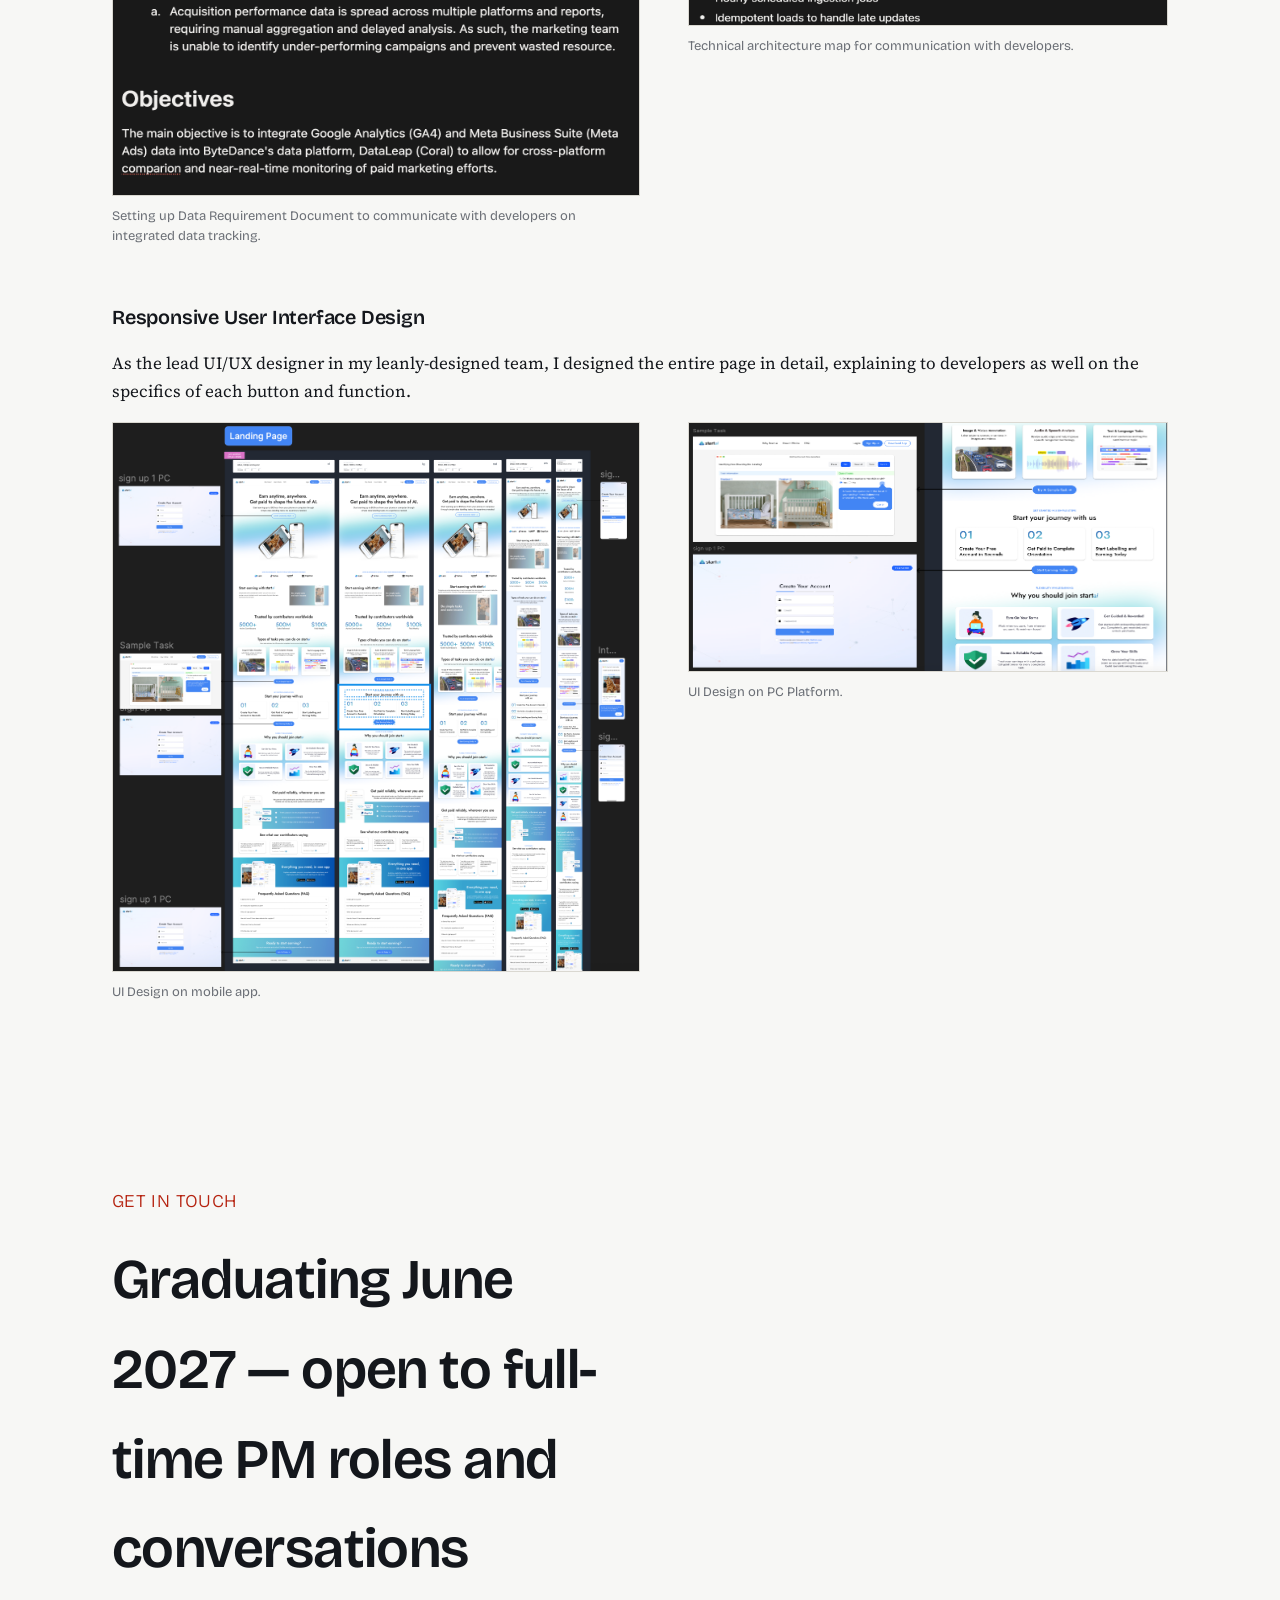
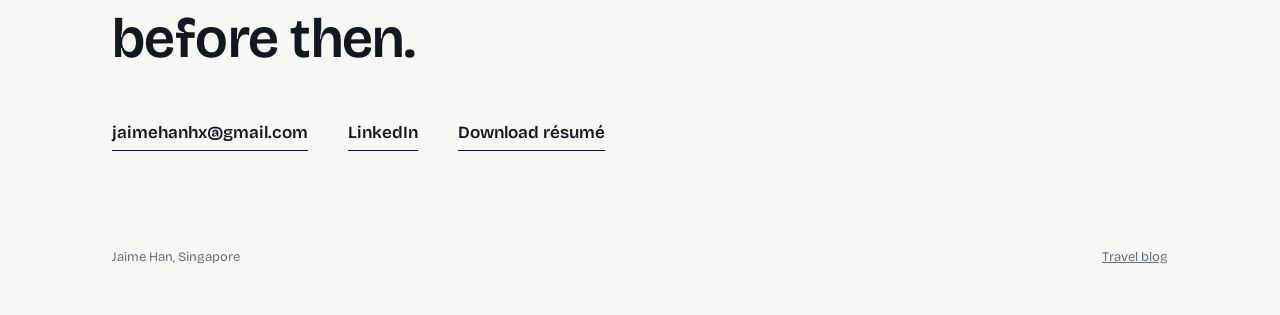
==== commit f152227a: "Update work-earn.html" ====
--- a/work-earn.html
+++ b/work-earn.html
@@ -144,10 +144,10 @@
         </div>
         <br><br>
         <H3>Integrated Data Tracking</H3>
-        <p>I developed a thorough detailed Product Requirement Document (PRD), specific UI requirements and data tracking requirements, communicating directly with developers based in china and US on a daily basis.</p>
+        <p>I developed a thorough detailed Data Requirement Document (DRD), as we wanted to track holistic campaign performance that was originally fragmented by across platforms.</p>
         <div class="case-row">
           <div class="case-photo">
-              <img src="images/Integrated_analytics.png" width="1800" height="450">
+              <img src="images/Integrated_analytics.png" width="1800" height="470">
               <div class="cap">Setting up Data Requirement Document to communicate with developers on integrated data tracking.</div>
           </div>
           <div class="case-photo">
